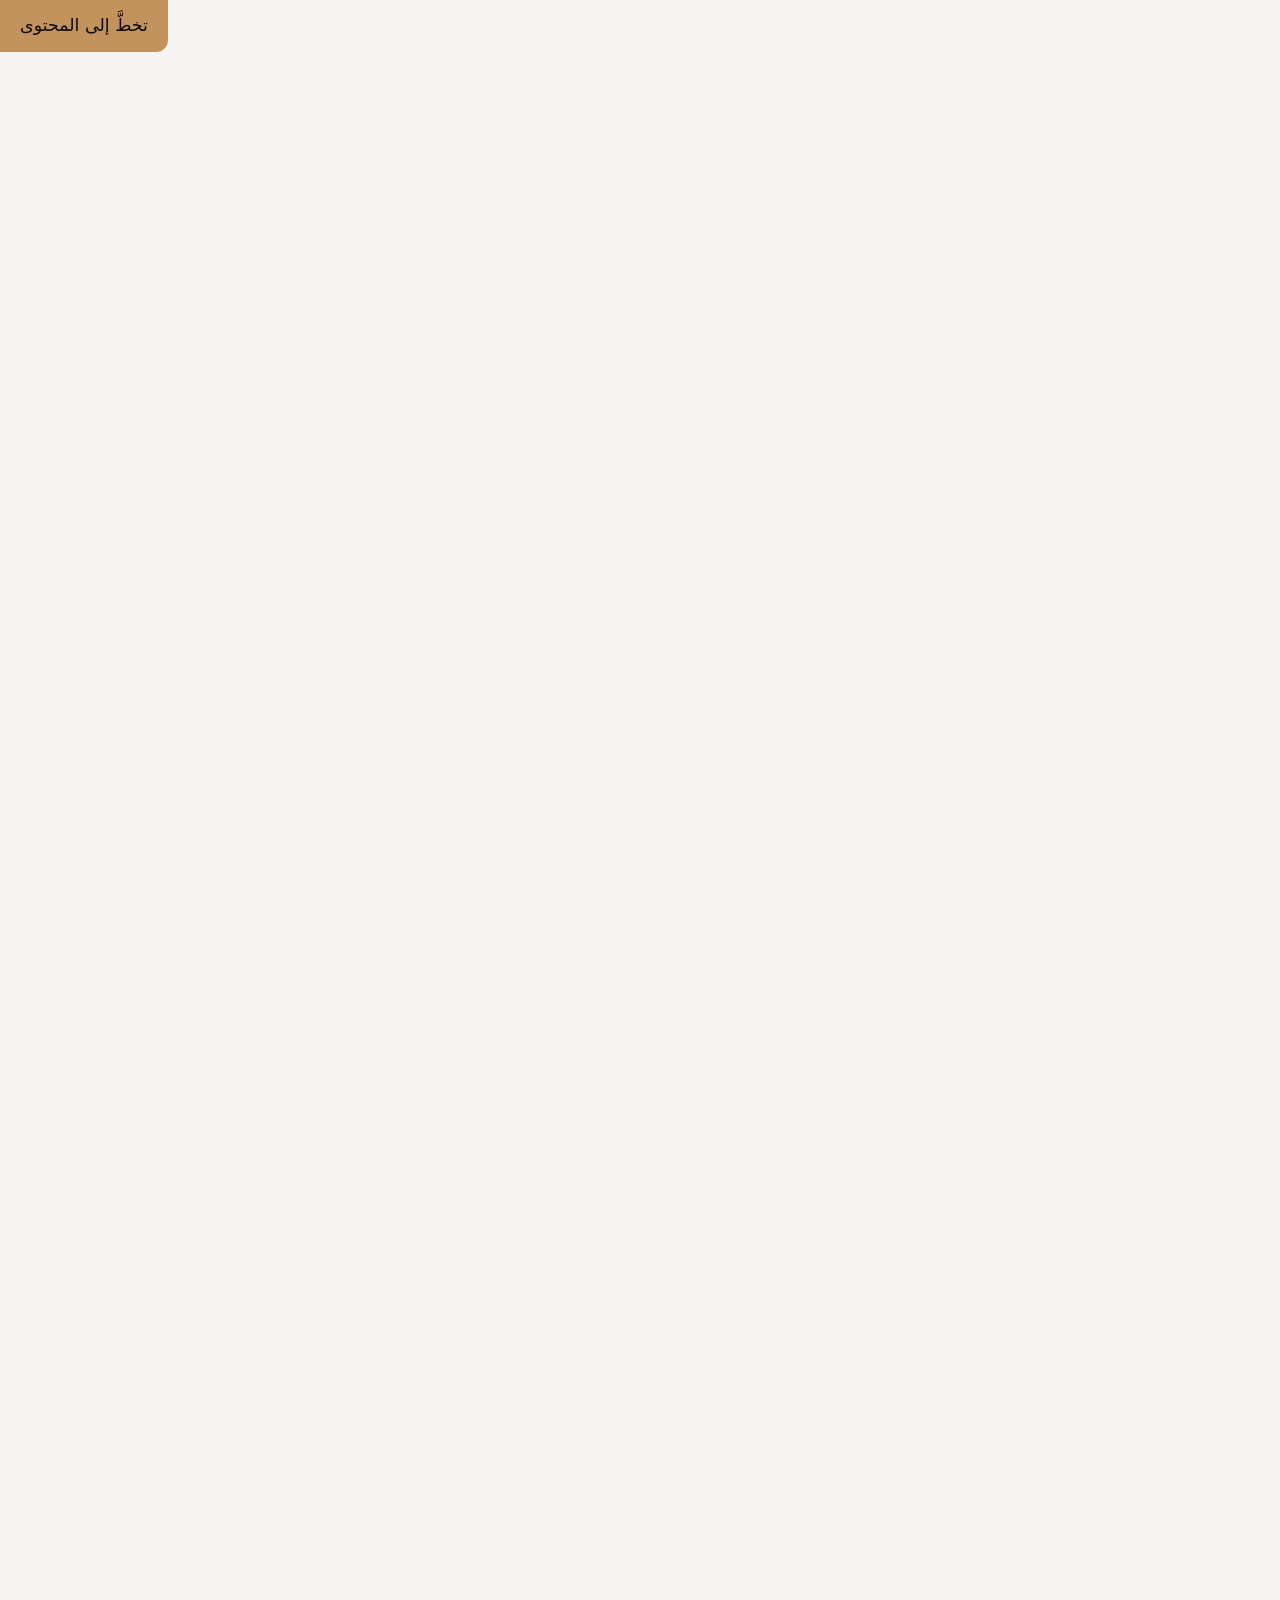
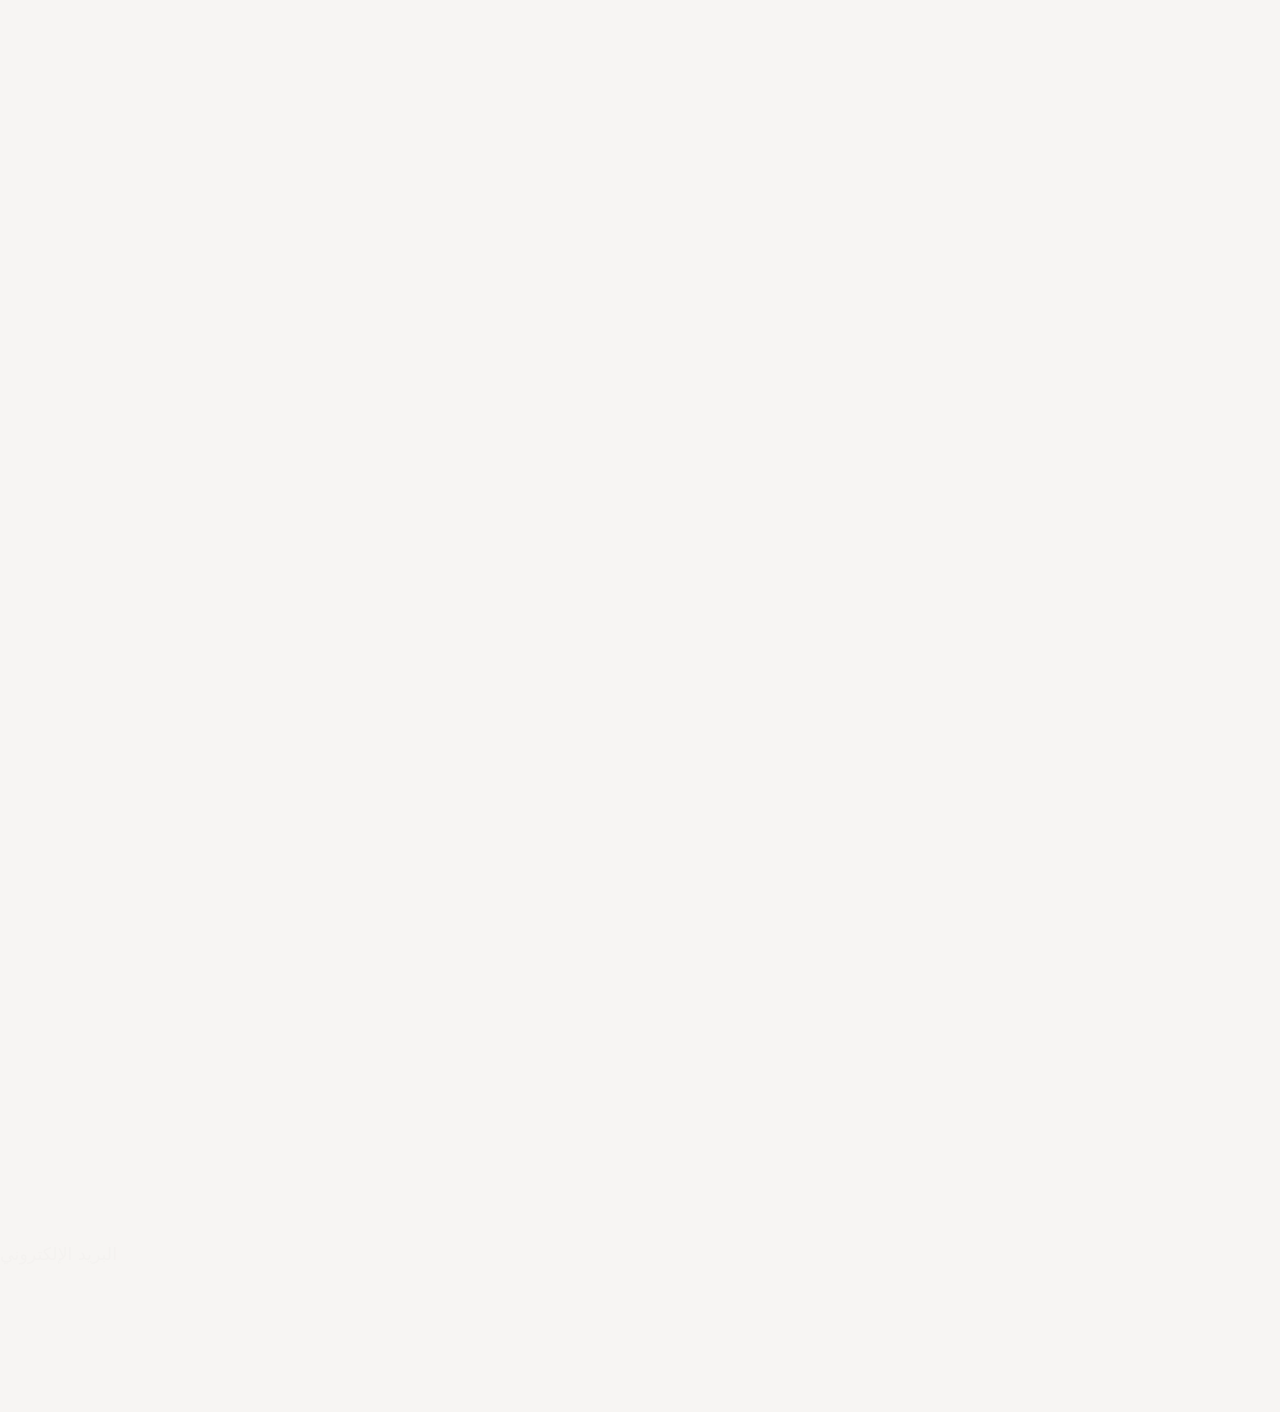
==== ar/index.html @ cc42a71d "Elite redesign: bilingual static site with real campaign media A twelve-page EN/AR static site built" ====
<!DOCTYPE html>
<html lang="ar" dir="rtl">
<head>
<meta charset="utf-8">
<meta name="viewport" content="width=device-width, initial-scale=1, viewport-fit=cover">
<title>إيليت — إتقانٌ يُعيد تعريف التميّز</title>
<meta name="description" content="تربط إيليت العلامات التجارية الفاخرة بصنّاع محتوى موثوقين في أكثر من 52 دولة، ثم تخطط للحملة وتديرها وتقيس نتائجها في مساحة عمل واحدة.">
<meta name="theme-color" content="#0B0B0C">
<link rel="canonical" href="https://eelite.vercel.app/ar/index.html">
<link rel="alternate" hreflang="en" href="https://eelite.vercel.app/index.html">
<link rel="alternate" hreflang="ar" href="https://eelite.vercel.app/ar/index.html">
<link rel="alternate" hreflang="x-default" href="https://eelite.vercel.app/index.html">
<link rel="icon" href="../assets/img/elite-logo.svg" type="image/svg+xml">
<meta property="og:type" content="website">
<meta property="og:site_name" content="Elite">
<meta property="og:locale" content="ar_SA">
<meta property="og:title" content="إيليت — إتقانٌ يُعيد تعريف التميّز">
<meta property="og:description" content="تربط إيليت العلامات التجارية الفاخرة بصنّاع محتوى موثوقين في أكثر من 52 دولة، ثم تخطط للحملة وتديرها وتقيس نتائجها في مساحة عمل واحدة.">
<meta property="og:url" content="https://eelite.vercel.app/ar/index.html">
<meta property="og:image" content="https://eelite.vercel.app/assets/img/elite-logo.svg">
<meta name="twitter:card" content="summary_large_image">
<link rel="preconnect" href="https://fonts.googleapis.com">
<link rel="preconnect" href="https://fonts.gstatic.com" crossorigin>
<link href="https://fonts.googleapis.com/css2?family=Red+Hat+Display:wght@300;400;500;700&family=Montserrat:wght@500;600&family=IBM+Plex+Sans+Arabic:wght@300;400;500;600;700&display=swap" rel="stylesheet">
<link rel="stylesheet" href="../assets/css/elite.css">
<link rel="stylesheet" href="../assets/css/elite-rtl.css">
<script>(function(){try{var t=localStorage.getItem('elite-theme');if(t)document.documentElement.setAttribute('data-theme',t);}catch(e){}})();</script>
</head>
<body data-page="index">
<a class="skip" href="#main">تخطَّ إلى المحتوى</a>
<header class="nav" id="nav">
  <div class="wrap nav-in">
    <a class="mark nav-mark" href="index.html" aria-label="إيليت — الصفحة الرئيسية">ELIT<span class="flip">E</span></a>
    <nav aria-label="التنقّل الرئيسي">
      <ul class="nav-links"><li><a href="index.html" aria-current="page">الرئيسية</a></li><li><a href="dashboard.html">مساحة العمل</a></li><li><a href="case-studies.html">قصص النجاح</a></li><li><a href="sponsors.html">عملاؤنا</a></li><li><a href="about.html">من نحن</a></li><li><a href="contacts.html">تواصل معنا</a></li></ul>
    </nav>
    <div class="nav-tools">
      <a class="chip-btn" href="../index.html" hreflang="en" lang="en" aria-label="التبديل إلى الإنجليزية">EN</a>
      <button class="chip-btn" id="theme" type="button" aria-label="تغيير المظهر"><span aria-hidden="true">◐</span></button>
      <button class="chip-btn nav-burger" id="burger" type="button" aria-expanded="false" aria-controls="mnav" aria-label="فتح القائمة"><span class="burger-bars" aria-hidden="true"></span></button>
    </div>
  </div>
  <nav class="mnav" id="mnav" data-open="false" aria-label="التنقّل الرئيسي، الجوال"><ul class="wrap"><li><a href="index.html" aria-current="page">الرئيسية</a></li><li><a href="dashboard.html">مساحة العمل</a></li><li><a href="case-studies.html">قصص النجاح</a></li><li><a href="sponsors.html">عملاؤنا</a></li><li><a href="about.html">من نحن</a></li><li><a href="contacts.html">تواصل معنا</a></li></ul></nav>
</header>

<main id="main">
  <section class="hero">
    <div class="wrap hero-in">
      <p class="eyebrow hero-fade" style="animation-delay:.15s">التسويق عبر المؤثرين · أكثر من 52 دولة</p>
      <h1 class="mark hero-mark" aria-label="إيليت">
        <span style="animation-delay:.10s">E</span><span style="animation-delay:.17s">L</span><span style="animation-delay:.24s">I</span><span style="animation-delay:.31s">T</span><span class="flip" style="animation-delay:.38s">E</span>
      </h1>
      <p class="hero-tag hero-fade" style="animation-delay:.5s">إتقانٌ يُعيد تعريف التميّز</p>
      <p class="hero-lede hero-fade" style="animation-delay:.65s">نصلك بصنّاع محتوى يتابعهم عملاؤك فعلًا، وندير الحملة كاملة نيابةً عنك، ونُطلعك بدقة على ما حققته — بدعم مباشر على مدار الساعة.</p>
      <div class="hero-cta hero-fade" style="animation-delay:.8s">
        <a class="btn btn-gold" href="contacts.html">ابدأ حملتك <span class="arrow" aria-hidden="true">→</span></a>
        <a class="btn btn-ghost-dark" href="case-studies.html">شاهد قصص النجاح</a>
      </div>
    </div>
    <div class="rail hero-fade" style="animation-delay:.95s">
      <div class="wrap rail-in">
        <div class="rail-item"><span class="rail-n" data-count="52">52</span><span class="rail-l">دولة نصل إليها</span></div>
        <div class="rail-item"><span class="rail-n" data-count="50" data-suffix="B">50B</span><span class="rail-l">إجمالي المتابعين</span></div>
        <div class="rail-item"><span class="rail-n" data-count="85" data-suffix="K">85K</span><span class="rail-l">صانع محتوى</span></div>
        <div class="rail-item"><span class="rail-n" data-count="1500">1500</span><span class="rail-l">علامة عملنا معها</span></div>
      </div>
    </div>
  </section>

  <section class="trust" aria-labelledby="trust-h">
    <div class="wrap trust-head">
      <h2 class="eyebrow" id="trust-h">بعض العلامات التي نعمل معها</h2>
      <p class="trust-note">80 علامة فاخرة عبر 7 أسواق — ضيافة وأزياء وصناعة ساعات وتجميل.</p>
      <button class="chip-btn" type="button" data-marquee-toggle aria-pressed="false">إيقاف</button>
    </div>
    <div class="marquee" aria-hidden="true">
      <div class="marquee-track"><span class="logo-cell">Panerai</span><span class="logo-cell">TAG Heuer</span><span class="logo-cell">Crocs</span><span class="logo-cell">Beefbar</span><span class="logo-cell">Ted Baker</span><span class="logo-cell">Maje</span><span class="logo-cell">Coya</span><span class="logo-cell">Bagatelle</span><span class="logo-cell">Urth Caffé</span><span class="logo-cell">Morini</span><span class="logo-cell">Rüya</span><span class="logo-cell">Signor Sassi</span><span class="logo-cell">San Carlo</span><span class="logo-cell">Myazū</span><span class="logo-cell">Sumosan</span><span class="logo-cell">MNKY HSE</span><span class="logo-cell">Tashas</span><span class="logo-cell">Jones the Grocer</span><span class="logo-cell">Vero Moda</span><span class="logo-cell">Kiko</span><span class="logo-cell">Roka</span><span class="logo-cell">Clap</span><span class="logo-cell">Robata</span><span class="logo-cell">Fred</span><span class="logo-cell">Solitaire</span></div>
      <div class="marquee-track" aria-hidden="true"><span class="logo-cell">Panerai</span><span class="logo-cell">TAG Heuer</span><span class="logo-cell">Crocs</span><span class="logo-cell">Beefbar</span><span class="logo-cell">Ted Baker</span><span class="logo-cell">Maje</span><span class="logo-cell">Coya</span><span class="logo-cell">Bagatelle</span><span class="logo-cell">Urth Caffé</span><span class="logo-cell">Morini</span><span class="logo-cell">Rüya</span><span class="logo-cell">Signor Sassi</span><span class="logo-cell">San Carlo</span><span class="logo-cell">Myazū</span><span class="logo-cell">Sumosan</span><span class="logo-cell">MNKY HSE</span><span class="logo-cell">Tashas</span><span class="logo-cell">Jones the Grocer</span><span class="logo-cell">Vero Moda</span><span class="logo-cell">Kiko</span><span class="logo-cell">Roka</span><span class="logo-cell">Clap</span><span class="logo-cell">Robata</span><span class="logo-cell">Fred</span><span class="logo-cell">Solitaire</span></div>
    </div>
    <div class="wrap center mt-8"><a class="link-arrow" href="sponsors.html">شاهد جميع العملاء الـ75 <span class="arrow" aria-hidden="true">→</span></a></div>
  </section>

  <section class="sec" aria-labelledby="svc-h">
    <div class="wrap">
      <div class="sec-head reveal">
        <p class="eyebrow">كيف نعمل</p>
        <h2 class="sec-title" id="svc-h">أربع خطوات، من البداية إلى النتيجة.</h2>
        <p class="sec-sub">أنت تحدّد الهدف. ونحن نختار صنّاع المحتوى، ونتفق على الشروط، وندير المحتوى، ونرفع لك النتائج — ويتابع فريقك كل ذلك في مكان واحد.</p>
      </div>
      <div class="svc-grid">
        <article class="svc svc--media reveal"><div class="svc__visual"><span class="svc__badge">01</span><img src="../assets/img/services/influencer-discovery.jpeg" alt="صانع محتوى يصوّر مقطعاً قصيراً بهاتفه" width="1100" height="825" loading="lazy" decoding="async"></div><div class="svc-body"><span class="svc-idx">خطوة 01</span><h3 class="svc-title"><b>اكتشاف</b><span>المؤثرين</span></h3><p class="svc-copy">نختار من شبكتنا صنّاع محتوى جمهورهم هو نفسه الجمهور الذي تريد الوصول إليه.</p></div></article>
        <article class="svc svc--media reveal" style="transition-delay:.08s"><div class="svc__visual"><span class="svc__badge">02</span><img src="../assets/img/services/campaign-strategy.jpeg" alt="جلسة تخطيط حملة حول جدول مطبوع" width="1100" height="825" loading="lazy" decoding="async"></div><div class="svc-body"><span class="svc-idx">خطوة 02</span><h3 class="svc-title"><b>استراتيجية</b><span>الحملة</span></h3><p class="svc-copy">نتفق معك على الهدف والشروط والجدول الزمني قبل أن يَنشر أحد شيئًا.</p></div></article>
        <article class="svc svc--media reveal" style="transition-delay:.16s"><div class="svc__visual"><span class="svc__badge">03</span><img src="../assets/img/services/content-creation.jpeg" alt="تصوير محتوى جارٍ في الموقع" width="1100" height="825" loading="lazy" decoding="async"></div><div class="svc-body"><span class="svc-idx">خطوة 03</span><h3 class="svc-title"><b>صناعة</b><span>المحتوى</span></h3><p class="svc-copy">الموجز والموافقات والنشر في مكان واحد، فلا يضيع شيء بين المحادثات.</p></div></article>
        <article class="svc svc--media reveal" style="transition-delay:.24s"><div class="svc__visual"><span class="svc__badge">04</span><img src="../assets/img/services/performance-tracking.jpeg" alt="لوحة أداء معروضة على شاشة حاسوب" width="1100" height="825" loading="lazy" decoding="async"></div><div class="svc-body"><span class="svc-idx">خطوة 04</span><h3 class="svc-title"><b>تتبّع</b><span>الأداء</span></h3><p class="svc-copy">ترى كل منشور فور نشره، وتستلم تقريرًا واضحًا في النهاية.</p></div></article>
      </div>
    </div>
  </section>

  <section class="sec sec--sunken" aria-labelledby="proof-h">
    <div class="wrap">
      <div class="sec-head reveal">
        <p class="eyebrow">أين نحن الأقوى</p>
        <h2 class="sec-title" id="proof-h">حضورٌ عميق في الخليج، وخبرةٌ في الضيافة والعلامات الفاخرة.</h2>
        <p class="sec-sub">سجلّ عملائنا يوضّح بالضبط أين نعرف طريقنا.</p>
      </div>
      <div class="proof">
        <div class="reveal"><h3>العملاء حسب الفئة</h3>
          <div class="meters">
            <div class="meter-row"><div class="meter-top"><span class="meter-name">مطاعم</span><span class="meter-val">58.8%</span></div><div class="meter-bar"><i class="meter-fill" data-w="100"></i></div></div>
            <div class="meter-row"><div class="meter-top"><span class="meter-name">أزياء</span><span class="meter-val">10.3%</span></div><div class="meter-bar"><i class="meter-fill" data-w="17.5"></i></div></div>
            <div class="meter-row"><div class="meter-top"><span class="meter-name">مقاهٍ</span><span class="meter-val">10.3%</span></div><div class="meter-bar"><i class="meter-fill" data-w="17.5"></i></div></div>
            <div class="meter-row"><div class="meter-top"><span class="meter-name">عطور</span><span class="meter-val">4.4%</span></div><div class="meter-bar"><i class="meter-fill" data-w="7.5"></i></div></div>
            <div class="meter-row"><div class="meter-top"><span class="meter-name">تجميل</span><span class="meter-val">2.9%</span></div><div class="meter-bar"><i class="meter-fill" data-w="5"></i></div></div>
          </div>
        </div>
        <div class="reveal" style="transition-delay:.1s"><h3>العملاء حسب السوق</h3>
          <div class="meters">
            <div class="meter-row"><div class="meter-top"><span class="meter-name">السعودية</span><span class="meter-val">71.7%</span></div><div class="meter-bar"><i class="meter-fill" data-w="100"></i></div></div>
            <div class="meter-row"><div class="meter-top"><span class="meter-name">الكويت</span><span class="meter-val">15.2%</span></div><div class="meter-bar"><i class="meter-fill" data-w="21.2"></i></div></div>
            <div class="meter-row"><div class="meter-top"><span class="meter-name">الإمارات</span><span class="meter-val">4.4%</span></div><div class="meter-bar"><i class="meter-fill" data-w="6.1"></i></div></div>
            <div class="meter-row"><div class="meter-top"><span class="meter-name">قطر</span><span class="meter-val">4.4%</span></div><div class="meter-bar"><i class="meter-fill" data-w="6.1"></i></div></div>
            <div class="meter-row"><div class="meter-top"><span class="meter-name">البحرين</span><span class="meter-val">2.2%</span></div><div class="meter-bar"><i class="meter-fill" data-w="3"></i></div></div>
          </div>
        </div>
      </div>
    </div>
  </section>

  <section class="sec" aria-labelledby="why-h">
    <div class="wrap">
      <div class="sec-head reveal"><p class="eyebrow">لماذا إيليت</p><h2 class="sec-title" id="why-h">عشر سنوات من العلاقات، تحت تصرّفك غدًا.</h2></div>
      <div class="why reveal">
        <div class="why-item"><h3>عقد من التميّز</h3><p>أكثر من عشر سنوات في إدارة حملات المؤثرين لعلامات فاخرة — الطريقة مجرّبة ومعروفة.</p></div>
        <div class="why-item"><h3>انتشار عالمي</h3><p>حضورنا في أكثر من 52 دولة يصل بعلامتك إلى الجمهور المناسب أينما كان.</p></div>
        <div class="why-item"><h3>شراكات مميّزة</h3><p>علاقات حصرية مع صنّاع المحتوى ومع العلامات الفاخرة تفتح لك أبوابًا لا يصل إليها غيرك.</p></div>
        <div class="why-item"><h3>نتائج قابلة للقياس</h3><p>نتتبّع كل حملة من أولها إلى آخرها، فترى النموّ بعينك لا في وعودٍ تُقال لك.</p></div>
        <div class="why-item"><h3>جودة استثنائية</h3><p>من فكرة الحملة إلى تنفيذها، نلتزم بأعلى معايير الجودة والاحترافية.</p></div>
      </div>
    </div>
  </section>

  <section class="cta">
    <div class="wrap cta-in">
      <p class="eyebrow">تواصل معنا</p>
      <h2 class="cta-title">أخبرنا بما تريد إطلاقه.</h2>
      <p class="cta-lede">سنعود إليك بصنّاع المحتوى والخطة والأرقام. عادةً خلال يومين.</p>
      <div class="row" style="justify-content:center">
        <a class="btn btn-gold" href="contacts.html">ابدأ حملتك <span class="arrow" aria-hidden="true">→</span></a>
        <a class="btn btn-ghost-dark" href="about.html">عن إيليت</a>
      </div>
    </div>
  </section>
</main><footer class="foot">
  <div class="wrap foot-in">
    <div>
      <span class="mark foot-mark"><span class="mark-img"><img src="../assets/img/elite-logo.svg" alt="إيليت — إتقانٌ يُعيد تعريف التميّز" width="572" height="232" loading="lazy" decoding="async"></span></span>
      <h4>لمحة</h4>
      <p>إيليت هي منصة التسويق عبر المؤثرين التي تعتمد عليها العلامات التجارية الفاخرة للوصول إلى صنّاع المحتوى المناسبين، وإدارة الحملة، وإثبات نتائجها — بدعم مباشر على مدار الساعة.</p>
      <form class="sub" data-validate data-success="تم الاشتراك. أهلًا بك في إيليت.">
        <label class="sr" for="nl-email">البريد الإلكتروني</label>
        <input id="nl-email" type="email" name="email" placeholder="أدخل بريدك الإلكتروني" autocomplete="email" required>
        <button type="submit" aria-label="الاشتراك في النشرة البريدية">↗</button>
      </form>
    </div>
    <div><h4>استكشف</h4><ul class="foot-list"><li><a href="dashboard.html">مساحة العمل</a></li><li><a href="case-studies.html">قصص النجاح</a></li><li><a href="sponsors.html">عملاؤنا</a></li><li><a href="about.html">من نحن</a></li></ul></div>
    <div><h4>الشركة</h4><ul class="foot-list"><li><a href="contacts.html">تواصل معنا</a></li><li><a href="about.html">عن إيليت</a></li></ul></div>
    <div><h4>وسائل التواصل</h4><ul class="foot-list"><li><a href="https://instagram.com" target="_blank" rel="noopener">Instagram</a></li></ul></div>
  </div>
  <div class="wrap foot-bottom">
    <span>Copyright © <span data-year>2026</span> Elite — جميع الحقوق محفوظة</span>
    <span>إتقانٌ يُعيد تعريف التميّز</span>
  </div>
</footer>
<div class="toast" id="toast" role="status" aria-live="polite"></div>
<script src="../assets/js/elite.js" defer></script>
</body>
</html>
---- assets/css/elite.css ----
/* ============================================================
   ELITƎ redesign — design system
   Ported from elite-redesign/index.html + extended for full site
   ============================================================ */

/* ============ TOKENS — light is the base set ============ */
:root{
  --bg:#F7F5F3;
  --surface:#FFFFFF;
  --surface-2:#F0EDE9;
  --ink:#141312;
  --ink-soft:#6E6862;
  --line:rgba(20,19,18,.12);
  --line-strong:rgba(20,19,18,.22);
  --gold:#C3935E;
  --gold-text:#8C6236;
  --shadow:0 1px 2px rgba(20,19,18,.04),0 12px 40px rgba(20,19,18,.07);

  /* fixed, theme-independent cinematic band */
  --obsidian:#0B0B0C;
  --on-obsidian:#F4F2F0;
  --on-obsidian-soft:#9A938C;
  --line-obsidian:rgba(244,242,240,.14);

  --maxw:1220px;
  --gutter:clamp(20px,5vw,64px);
  --r-card:26px;
  --r-pill:50px;
  --step--1:clamp(.78rem,.76rem + .1vw,.84rem);
  --step-0:clamp(1rem,.97rem + .16vw,1.09rem);
  --step-1:clamp(1.22rem,1.14rem + .38vw,1.45rem);
  --step-2:clamp(1.6rem,1.4rem + .95vw,2.3rem);
  --step-3:clamp(2.1rem,1.7rem + 1.9vw,3.4rem);
  --step-4:clamp(2.9rem,1.9rem + 4.6vw,6.2rem);
}
@media (prefers-color-scheme:dark){
  :root:not([data-theme="light"]){
    --bg:#0B0B0C; --surface:#151415; --surface-2:#1C1B1B;
    --ink:#F4F2F0; --ink-soft:#9A938C;
    --line:rgba(244,242,240,.13); --line-strong:rgba(244,242,240,.26);
    --gold-text:#D2A671;
    --shadow:0 1px 2px rgba(0,0,0,.4),0 18px 50px rgba(0,0,0,.5);
  }
}
:root[data-theme="dark"]{
  --bg:#0B0B0C; --surface:#151415; --surface-2:#1C1B1B;
  --ink:#F4F2F0; --ink-soft:#9A938C;
  --line:rgba(244,242,240,.13); --line-strong:rgba(244,242,240,.26);
  --gold-text:#D2A671;
  --shadow:0 1px 2px rgba(0,0,0,.4),0 18px 50px rgba(0,0,0,.5);
}

/* ============ BASE ============ */
*,*::before,*::after{box-sizing:border-box}
[hidden]{display:none !important}
body{
  margin:0;background:var(--bg);color:var(--ink);
  font-family:"Red Hat Text",system-ui,-apple-system,"Segoe UI",sans-serif;
  font-size:var(--step-0);line-height:1.6;
  -webkit-font-smoothing:antialiased;text-rendering:optimizeLegibility;
}
h1,h2,h3,h4{font-family:"Red Hat Display",system-ui,sans-serif;font-weight:300;margin:0;text-wrap:balance;line-height:1.05}
p{margin:0}
a{color:inherit;text-decoration:none}
img{max-width:100%}
ul,ol{margin:0;padding:0}
li{list-style:none}
:root[data-theme="dark"]{color-scheme:dark}
:root[data-theme="light"]{color-scheme:light}
:root:not([data-theme]){color-scheme:light dark}
:root{color-scheme:light dark}
:focus-visible{outline:2px solid var(--gold);outline-offset:3px;border-radius:4px}
.wrap{max-width:var(--maxw);margin-inline:auto;padding-inline:var(--gutter)}
.eyebrow{
  font-family:Montserrat,system-ui,sans-serif;font-weight:600;
  font-size:var(--step--1);letter-spacing:.18em;text-transform:uppercase;
  color:var(--gold-text);margin:0;
}
.skip{position:absolute;left:-9999px;top:0;background:var(--gold);color:#0B0B0C;padding:12px 20px;z-index:100;border-radius:0 0 12px 0}
.skip:focus{left:0}

/* ============ WORDMARK ============ */
.mark{
  font-family:"Red Hat Display",system-ui,sans-serif;font-weight:300;
  letter-spacing:.34em;text-indent:.34em;white-space:nowrap;
}
.mark .flip{display:inline-block;transform:scaleX(-1)}

/* ============ NAV ============ */
.nav{
  position:sticky;top:0;z-index:50;
  background:color-mix(in srgb,var(--bg) 78%,transparent);
  backdrop-filter:saturate(180%) blur(20px);
  -webkit-backdrop-filter:saturate(180%) blur(20px);
  border-bottom:1px solid transparent;transition:border-color .3s ease;
}
.nav[data-stuck="true"]{border-bottom-color:var(--line)}
.nav-in{display:flex;align-items:center;gap:clamp(12px,3vw,40px);height:66px}
.nav-mark{font-size:1.16rem;color:var(--ink)}
.nav-mark .flip{color:var(--gold-text)}
.nav-links{display:flex;gap:clamp(14px,2.2vw,30px);margin-left:auto;list-style:none;padding:0;margin-block:0}
.nav-links a{
  font-family:Montserrat,system-ui,sans-serif;font-weight:500;font-size:.735rem;
  letter-spacing:.13em;text-transform:uppercase;color:var(--ink-soft);
  padding:8px 0;position:relative;transition:color .25s ease;
}
.nav-links a:hover,.nav-links a[aria-current="page"]{color:var(--ink)}
.nav-links a::after{
  content:"";position:absolute;left:0;right:0;bottom:2px;height:1px;
  background:var(--gold);transform:scaleX(0);transform-origin:left;transition:transform .3s cubic-bezier(.4,0,.2,1);
}
.nav-links a:hover::after,.nav-links a[aria-current="page"]::after{transform:scaleX(1)}
.nav-tools{display:flex;align-items:center;gap:8px;margin-left:clamp(8px,2vw,22px)}
.chip-btn{
  display:inline-flex;align-items:center;justify-content:center;gap:6px;
  height:34px;min-width:34px;padding:0 12px;border-radius:var(--r-pill);
  border:1px solid var(--line);background:transparent;color:var(--ink-soft);
  font-family:Montserrat,system-ui,sans-serif;font-weight:600;font-size:.7rem;letter-spacing:.1em;
  cursor:pointer;transition:border-color .25s ease,color .25s ease;text-decoration:none;
}
.chip-btn:hover{border-color:var(--line-strong);color:var(--ink)}
.nav-burger{display:none}
.burger-bars{display:block;width:15px;height:9px;position:relative}
.burger-bars::before,.burger-bars::after{
  content:"";position:absolute;left:0;right:0;height:1px;background:currentColor;
  transition:transform .3s cubic-bezier(.4,0,.2,1),top .3s ease;
}
.burger-bars::before{top:0}
.burger-bars::after{top:8px}
.nav-burger[aria-expanded="true"] .burger-bars::before{top:4px;transform:rotate(45deg)}
.nav-burger[aria-expanded="true"] .burger-bars::after{top:4px;transform:rotate(-45deg)}

/* mobile drawer */
.mnav{display:none;border-top:1px solid var(--line);background:var(--bg)}
.mnav[data-open="true"]{display:block}
.mnav ul{list-style:none;margin:0;padding:6px 0 16px;display:grid}
.mnav a{
  display:block;padding:14px 0;border-bottom:1px solid var(--line);color:var(--ink-soft);
  font-family:Montserrat,system-ui,sans-serif;font-weight:500;font-size:.78rem;
  letter-spacing:.13em;text-transform:uppercase;transition:color .25s ease;
}
.mnav li:last-child a{border-bottom:0}
.mnav a:hover,.mnav a[aria-current="page"]{color:var(--ink)}
@media (max-width:860px){
  .nav-links{display:none}
  .nav-burger{display:inline-flex}
  .nav-in{gap:10px}
  .nav-tools{margin-left:auto}
}
@media (min-width:861px){.mnav{display:none}}

/* ============ BUTTONS ============ */
.btn{
  display:inline-flex;align-items:center;justify-content:center;gap:10px;
  padding:15px 30px;border-radius:var(--r-pill);border:1px solid transparent;cursor:pointer;
  font-family:Montserrat,system-ui,sans-serif;font-weight:600;font-size:.775rem;
  letter-spacing:.11em;text-transform:uppercase;
  transition:transform .3s cubic-bezier(.4,0,.2,1),background .3s ease,border-color .3s ease,color .3s ease;
  text-decoration:none;
}
.btn:hover{transform:translateY(-2px)}
.btn-gold{background:var(--gold);color:#0B0B0C}
.btn-gold:hover{background:#D2A671}
.btn-ghost{border-color:var(--line-strong);color:var(--ink);background:transparent}
.btn-ghost:hover{border-color:var(--gold);color:var(--gold-text)}
.btn-ghost-dark{border-color:var(--line-obsidian);color:var(--on-obsidian)}
.btn-ghost-dark:hover{border-color:var(--gold);color:var(--gold)}
.btn-block{display:flex;width:100%}
.btn .arrow{transition:transform .3s cubic-bezier(.4,0,.2,1)}
.btn:hover .arrow{transform:translateX(4px)}

/* ============ HERO (always obsidian) ============ */
.hero{
  position:relative;background:var(--obsidian);color:var(--on-obsidian);
  min-height:min(92svh,860px);display:flex;flex-direction:column;justify-content:center;
  overflow:hidden;isolation:isolate;
}
.hero::before{
  content:"";position:absolute;inset:0;z-index:-2;
  background:
    radial-gradient(120% 80% at 50% 8%,rgba(195,147,94,.13),transparent 58%),
    radial-gradient(90% 60% at 50% 100%,rgba(195,147,94,.06),transparent 60%),
    linear-gradient(180deg,#141314 0%,#0B0B0C 55%,#08080A 100%);
}
.hero::after{
  content:"";position:absolute;inset:0;z-index:-1;opacity:.5;pointer-events:none;
  background-image:url("data:image/svg+xml;utf8,<svg xmlns='http://www.w3.org/2000/svg' width='140' height='140'><filter id='n'><feTurbulence type='fractalNoise' baseFrequency='.85' numOctaves='3'/><feColorMatrix type='saturate' values='0'/></filter><rect width='140' height='140' filter='url(%23n)' opacity='.35'/></svg>");
}
.hero-in{padding-block:clamp(70px,11vh,130px) clamp(28px,5vh,52px);display:grid;gap:clamp(22px,4vh,40px);justify-items:center;text-align:center}
.hero .eyebrow{color:var(--gold)}
.hero-mark{font-size:var(--step-4);color:var(--on-obsidian);display:flex;justify-content:center}
.hero-mark span{display:inline-block}
.hero-tag{
  font-family:"Red Hat Display",system-ui,sans-serif;font-weight:300;
  font-size:var(--step-1);letter-spacing:.42em;text-indent:.42em;
  text-transform:uppercase;color:var(--on-obsidian);margin:0;
}
.hero-lede{max-width:56ch;color:var(--on-obsidian-soft);font-size:var(--step-1);line-height:1.55;font-weight:400}
.hero-cta{display:flex;flex-wrap:wrap;gap:14px;justify-content:center}

/* hero stat rail */
.rail{border-top:1px solid var(--line-obsidian);margin-top:clamp(24px,5vh,56px)}
.rail-in{display:grid;grid-template-columns:repeat(4,1fr)}
.rail-item{padding:24px 10px;text-align:center;border-left:1px solid var(--line-obsidian)}
.rail-item:first-child{border-left:0}
.rail-n{
  font-family:"Red Hat Display",system-ui,sans-serif;font-weight:300;font-size:var(--step-2);
  color:var(--gold);display:block;font-variant-numeric:tabular-nums;line-height:1;
}
.rail-l{
  font-family:Montserrat,system-ui,sans-serif;font-weight:500;font-size:.66rem;
  letter-spacing:.16em;text-transform:uppercase;color:var(--on-obsidian-soft);margin-top:9px;display:block;
}
@media (max-width:640px){
  .rail-in{grid-template-columns:repeat(2,1fr)}
  .rail-item:nth-child(3){border-left:0}
  .rail-item:nth-child(n+3){border-top:1px solid var(--line-obsidian)}
}

/* ============ SECTION SYSTEM ============ */
.sec{padding-block:clamp(72px,11vh,132px);border-top:1px solid var(--line)}
.sec--tight{padding-block:clamp(48px,7vh,80px)}
.sec--sunken{background:var(--surface-2)}
.sec-head{display:grid;gap:16px;max-width:64ch;margin-bottom:clamp(38px,6vh,64px)}
.sec-head--center{margin-inline:auto;text-align:center;justify-items:center}
.sec-title{font-size:var(--step-3);letter-spacing:-.01em}
.sec-sub{color:var(--ink-soft);font-size:var(--step-1);font-weight:400;line-height:1.55}
.lede{color:var(--ink-soft);font-size:var(--step-1);line-height:1.6;max-width:60ch}

/* ============ TRUST MARQUEE ============ */
.trust{padding-block:clamp(46px,7vh,74px);border-top:1px solid var(--line);overflow:hidden}
.trust-head{display:flex;flex-wrap:wrap;align-items:baseline;gap:12px 20px;margin-bottom:34px}
.trust-note{color:var(--ink-soft);font-size:var(--step--1)}
.marquee{
  position:relative;display:flex;
  -webkit-mask-image:linear-gradient(90deg,transparent,#000 9%,#000 91%,transparent);
  mask-image:linear-gradient(90deg,transparent,#000 9%,#000 91%,transparent);
}
.marquee-track{display:flex;flex:0 0 auto;align-items:center;animation:slide 62s linear infinite}
.marquee:hover .marquee-track{animation-play-state:paused}
@keyframes slide{from{transform:translateX(0)}to{transform:translateX(-100%)}}
.logo-cell{
  flex:0 0 auto;padding:0 clamp(24px,3.4vw,52px);
  font-family:"Red Hat Display",system-ui,sans-serif;font-weight:400;
  font-size:clamp(1rem,1.6vw,1.32rem);letter-spacing:.15em;text-transform:uppercase;
  color:var(--ink-soft);opacity:.72;white-space:nowrap;transition:color .3s ease,opacity .3s ease;
}
.logo-cell:hover{color:var(--gold-text);opacity:1}

/* ============ SERVICES ============ */
.svc-grid{display:grid;grid-template-columns:repeat(auto-fit,minmax(255px,1fr));gap:clamp(16px,2vw,24px)}
.svc{
  position:relative;background:var(--surface);border:1px solid var(--line);
  border-radius:var(--r-card);padding:30px 28px 34px;display:grid;gap:14px;align-content:start;
  overflow:hidden;transition:transform .45s cubic-bezier(.4,0,.2,1),border-color .45s ease,box-shadow .45s ease;
}
.svc:hover{transform:translateY(-6px);border-color:var(--line-strong);box-shadow:var(--shadow)}
.svc::before{
  content:"";position:absolute;inset:0 0 auto 0;height:1px;
  background:linear-gradient(90deg,transparent,var(--gold),transparent);
  transform:scaleX(0);transition:transform .55s cubic-bezier(.4,0,.2,1);
}
.svc:hover::before{transform:scaleX(1)}
.svc-idx{
  font-family:Montserrat,system-ui,sans-serif;font-weight:600;font-size:.66rem;
  letter-spacing:.18em;color:var(--gold-text);font-variant-numeric:tabular-nums;
}
.svc-title{font-size:var(--step-2);line-height:1.06}
.svc-title b{display:block;font-weight:700;letter-spacing:-.01em}
.svc-title span{display:block;font-weight:300;color:var(--ink-soft)}
.svc-copy{color:var(--ink-soft);font-size:var(--step-0);line-height:1.62}

/* ============ WHY ELITE ============ */
.why{
  display:grid;grid-template-columns:repeat(auto-fit,minmax(248px,1fr));gap:1px;
  background:var(--line);border:1px solid var(--line);border-radius:var(--r-card);overflow:hidden;
}
.why-item{background:var(--bg);padding:30px 28px;display:grid;gap:10px;align-content:start;transition:background .35s ease}
.why-item:hover{background:var(--surface-2)}
.why-item h3{font-size:var(--step-1);font-weight:500}
.why-item p{color:var(--ink-soft);font-size:.95rem;line-height:1.6}

/* ============ MARKET / PROOF ============ */
.proof{display:grid;grid-template-columns:repeat(auto-fit,minmax(300px,1fr));gap:clamp(28px,5vw,72px)}
.proof h3{font-size:var(--step-1);font-weight:500;margin-bottom:22px}
.meters{display:grid;gap:18px}
.meter-row{display:grid;gap:8px}
.meter-top{display:flex;justify-content:space-between;align-items:baseline;gap:16px}
.meter-name{font-size:var(--step-0)}
.meter-val{
  font-family:Montserrat,system-ui,sans-serif;font-weight:600;font-size:.78rem;
  color:var(--gold-text);font-variant-numeric:tabular-nums;
}
.meter-bar{height:3px;background:var(--line);border-radius:2px;overflow:hidden}
.meter-fill{
  display:block;height:100%;width:0;border-radius:2px;
  background:linear-gradient(90deg,var(--gold),#8C6236);
  transition:width 1.3s cubic-bezier(.16,1,.3,1);
}

/* ============ KPI ============ */
.kpi-grid{display:grid;grid-template-columns:repeat(auto-fit,minmax(220px,1fr));gap:clamp(16px,2vw,24px)}
.kpi{
  background:var(--surface);border:1px solid var(--line);border-radius:var(--r-card);
  padding:26px 24px;display:grid;gap:10px;align-content:start;
}
.kpi__top{display:flex;justify-content:space-between;align-items:center}
.kpi__label{font-family:Montserrat,system-ui,sans-serif;font-size:.66rem;letter-spacing:.14em;text-transform:uppercase;color:var(--ink-soft)}
.kpi__icon{color:var(--gold-text)}
.kpi__value{font-family:"Red Hat Display",system-ui,sans-serif;font-weight:300;font-size:var(--step-3);font-variant-numeric:tabular-nums;line-height:1}
.kpi__delta{font-size:.78rem;color:var(--ink-soft)}

/* ============ CARD (generic) ============ */
.card{
  background:var(--surface);border:1px solid var(--line);border-radius:var(--r-card);
  padding:30px 28px;display:grid;gap:14px;align-content:start;
}
.card--hover{transition:transform .45s cubic-bezier(.4,0,.2,1),border-color .45s ease,box-shadow .45s ease}
.card--hover:hover{transform:translateY(-4px);border-color:var(--line-strong);box-shadow:var(--shadow)}
.card--sunken{background:var(--surface-2)}
.card__icon{width:42px;height:42px;display:grid;place-items:center;color:var(--gold-text);border:1px solid var(--line);border-radius:50%}
.card__title{font-size:var(--step-1);font-weight:500}
.h4{font-size:var(--step-1);font-weight:500}
.muted{color:var(--ink-soft)}

/* ============ STATS ============ */
.stat{display:grid;gap:4px;justify-items:center;text-align:center}
.stat__value{font-family:"Red Hat Display",system-ui,sans-serif;font-weight:300;font-size:var(--step-3);color:var(--gold-text);line-height:1;font-variant-numeric:tabular-nums}
.stat__label{font-family:Montserrat,system-ui,sans-serif;font-size:.64rem;letter-spacing:.14em;text-transform:uppercase;color:var(--ink-soft)}
.stat-grid{display:grid;grid-template-columns:repeat(auto-fit,minmax(120px,1fr));gap:clamp(16px,3vw,32px)}

/* ============ SPLIT ============ */
.split{display:grid;grid-template-columns:1fr 1fr;gap:clamp(32px,5vw,72px);align-items:center}
.split--reverse{grid-template-columns:1fr 1fr}
.split--reverse .split__media{order:2}
.split__media{position:relative;aspect-ratio:4/3;border-radius:var(--r-card);background:var(--surface-2);overflow:hidden;border:1px solid var(--line)}
@media (max-width:760px){
  .split,.split--reverse{grid-template-columns:1fr}
  .split--reverse .split__media{order:0}
}

/* ============ PROCESS / STEPS ============ */
.steps{display:grid;gap:24px}
.step{display:grid;grid-template-columns:48px 1fr;gap:18px;align-items:start}
.step__num{
  width:48px;height:48px;border-radius:50%;border:1px solid var(--line);
  display:grid;place-items:center;font-family:Montserrat,system-ui,sans-serif;font-weight:600;
  color:var(--gold-text);background:var(--surface);
}
.step h3{font-size:var(--step-1);font-weight:500;margin-bottom:6px}
.step p{color:var(--ink-soft);font-size:.95rem}

/* ============ CHIPS / FILTER ============ */
.chips{display:flex;flex-wrap:wrap;gap:8px}
.chip-toggle{
  font-family:Montserrat,system-ui,sans-serif;font-weight:500;font-size:.72rem;letter-spacing:.1em;
  text-transform:uppercase;padding:9px 16px;border-radius:var(--r-pill);border:1px solid var(--line);
  background:transparent;color:var(--ink-soft);cursor:pointer;transition:all .25s ease;
}
.chip-toggle:hover{border-color:var(--line-strong);color:var(--ink)}
.chip-toggle[aria-pressed="true"]{background:var(--gold);color:#0B0B0C;border-color:var(--gold)}
.chip-toggle .count{opacity:.6;margin-left:4px}

/* ============ LOGO GRID (clients) ============ */
.logo-grid{display:grid;grid-template-columns:repeat(auto-fill,minmax(200px,1fr));gap:clamp(12px,1.5vw,18px)}
.logo-cell-grid{
  display:grid;place-items:center;text-align:center;padding:24px 18px;
  background:var(--surface);border:1px solid var(--line);border-radius:var(--r-card);
  font-family:"Red Hat Display",system-ui,sans-serif;font-weight:400;font-size:1.05rem;
  color:var(--ink-soft);letter-spacing:.04em;transition:all .3s ease;
}
.logo-cell-grid:hover{transform:translateY(-3px);border-color:var(--gold);color:var(--gold-text)}

/* ============ FORM ============ */
.form-grid{display:grid;grid-template-columns:1fr 1fr;gap:18px}
.field{display:grid;gap:6px}
.field--full{grid-column:1/-1}
.field__label{font-family:Montserrat,system-ui,sans-serif;font-size:.68rem;letter-spacing:.1em;text-transform:uppercase;color:var(--ink-soft);font-weight:600}
.field__label .req{color:var(--gold-text)}
.input,.select,.textarea{
  width:100%;padding:13px 16px;border:1px solid var(--line);border-radius:14px;
  background:var(--surface);color:var(--ink);font-family:inherit;font-size:var(--step-0);
  transition:border-color .25s ease;
}
.input:focus,.select:focus,.textarea:focus{outline:0;border-color:var(--gold)}
.textarea{min-height:120px;resize:vertical}
.field__error{font-size:.74rem;color:#C04848;display:none}
.field.is-invalid .field__error{display:block}
.field.is-invalid .input,.field.is-invalid .select,.field.is-invalid .textarea{border-color:#C04848}
.check{display:flex;align-items:center;gap:10px;font-size:.92rem;color:var(--ink-soft);cursor:pointer}
.check input{accent-color:var(--gold)}

/* segmented control (tabs) */
.segmented{display:inline-flex;padding:4px;background:var(--surface-2);border-radius:var(--r-pill);gap:4px}
.segmented button{
  border:0;background:transparent;padding:9px 18px;border-radius:var(--r-pill);cursor:pointer;
  font-family:Montserrat,system-ui,sans-serif;font-weight:600;font-size:.74rem;letter-spacing:.1em;
  text-transform:uppercase;color:var(--ink-soft);transition:all .25s ease;
}
.segmented button[aria-selected="true"]{background:var(--surface);color:var(--ink);box-shadow:0 1px 3px rgba(0,0,0,.08)}

/* ============ ACCORDION ============ */
.acc{display:grid;border:1px solid var(--line);border-radius:var(--r-card);overflow:hidden;background:var(--surface)}
.acc__item{border-bottom:1px solid var(--line)}
.acc__item:last-child{border-bottom:0}
.acc__trigger{
  width:100%;text-align:left;background:transparent;border:0;padding:22px 26px;cursor:pointer;
  font-family:"Red Hat Display",system-ui,sans-serif;font-size:var(--step-1);font-weight:500;color:var(--ink);
  display:flex;justify-content:space-between;align-items:center;gap:16px;
}
.acc__icon{width:14px;height:14px;position:relative;flex:0 0 auto}
.acc__icon::before,.acc__icon::after{content:"";position:absolute;background:var(--gold-text);transition:transform .3s ease}
.acc__icon::before{top:6px;left:0;right:0;height:2px}
.acc__icon::after{left:6px;top:0;bottom:0;width:2px}
.acc__item[data-open="true"] .acc__icon::after{transform:scaleY(0)}
.acc__trigger[aria-expanded="true"]{color:var(--gold-text)}
.acc__panel{overflow:hidden;max-height:0;transition:max-height .4s ease}
.acc__panel-in{padding:0 26px 24px;color:var(--ink-soft);font-size:var(--step-0);line-height:1.6}

/* ============ SEARCH INPUT ============ */
.search-row{display:flex;flex-wrap:wrap;gap:16px;align-items:center;justify-content:space-between}
.search-input{
  flex:1 1 280px;max-width:380px;padding:13px 18px;border:1px solid var(--line);
  border-radius:var(--r-pill);background:var(--surface);color:var(--ink);font-family:inherit;
  font-size:var(--step-0);transition:border-color .25s ease;
}
.search-input:focus{outline:0;border-color:var(--gold)}

/* ============ STATE (empty) ============ */
.state{display:grid;grid-template-columns:auto 1fr;gap:20px;align-items:center;padding:32px;background:var(--surface);border:1px solid var(--line);border-radius:var(--r-card)}
.state h3{font-size:var(--step-1);font-weight:500;margin-bottom:6px}
.state p{color:var(--ink-soft);font-size:.92rem}
.state__icon{width:48px;height:48px;color:var(--ink-soft)}

/* ============ DASHBOARD DEMO ============ */
.demo-card{
  background:var(--surface);border:1px solid var(--line);border-radius:var(--r-card);
  padding:24px;display:grid;gap:18px;align-content:start;
}
.demo-card__head{display:flex;justify-content:space-between;align-items:baseline;gap:16px}
.demo-list{display:grid;gap:10px}
.demo-row{display:grid;grid-template-columns:1fr auto auto;gap:16px;align-items:center;padding:12px 0;border-bottom:1px solid var(--line)}
.demo-row:last-child{border-bottom:0}
.demo-row__name{font-weight:500}
.demo-row__stage{font-family:Montserrat,system-ui,sans-serif;font-size:.68rem;letter-spacing:.1em;text-transform:uppercase;color:var(--ink-soft);padding:4px 10px;border:1px solid var(--line);border-radius:var(--r-pill)}
.demo-row__n{font-family:"Red Hat Display",system-ui,sans-serif;font-weight:300;color:var(--gold-text);font-variant-numeric:tabular-nums}

/* ============ CTA BAND (always obsidian) ============ */
.cta{background:var(--obsidian);color:var(--on-obsidian);position:relative;overflow:hidden}
.cta::before{content:"";position:absolute;inset:0;background:radial-gradient(80% 120% at 50% 0%,rgba(195,147,94,.15),transparent 62%)}
.cta-in{position:relative;padding-block:clamp(76px,12vh,128px);display:grid;gap:26px;justify-items:center;text-align:center;max-width:64ch;margin-inline:auto}
.cta-title{font-size:var(--step-3);color:var(--on-obsidian)}
.cta-lede{color:var(--on-obsidian-soft);font-size:var(--step-1)}
.cta .eyebrow{color:var(--gold)}

/* ============ PAGE HEAD ============ */
.pagehead{background:var(--obsidian);color:var(--on-obsidian);padding-block:clamp(60px,10vh,110px) clamp(40px,6vh,72px);text-align:center;position:relative;overflow:hidden}
.pagehead::before{content:"";position:absolute;inset:0;background:radial-gradient(80% 120% at 50% 0%,rgba(195,147,94,.12),transparent 60%)}
.pagehead-in{position:relative;display:grid;gap:18px;justify-items:center;max-width:64ch;margin-inline:auto}
.pagehead h1{font-size:var(--step-3);letter-spacing:.04em;font-weight:300}
.pagehead .tag{font-family:Montserrat,system-ui,sans-serif;font-size:.72rem;letter-spacing:.24em;text-transform:uppercase;color:var(--gold);font-weight:600}
.pagehead .lede{color:var(--on-obsidian-soft);font-size:var(--step-1);line-height:1.6;max-width:60ch}
.pagehead .row{display:flex;flex-wrap:wrap;gap:14px;justify-content:center;margin-top:8px}

/* ============ FOOTER ============ */
.foot{background:var(--obsidian);color:var(--on-obsidian);border-top:1px solid var(--line-obsidian)}
.foot-in{padding-block:clamp(50px,7vh,76px);display:grid;grid-template-columns:minmax(260px,1.4fr) repeat(auto-fit,minmax(170px,1fr));gap:clamp(30px,5vw,56px)}
.foot h4{
  font-family:Montserrat,system-ui,sans-serif;font-weight:600;font-size:.7rem;
  letter-spacing:.17em;text-transform:uppercase;color:var(--gold);margin-bottom:16px;
}
.foot p{color:var(--on-obsidian-soft);font-size:.95rem;max-width:44ch;line-height:1.65}
.foot-mark{font-size:1.3rem;color:var(--on-obsidian);margin-bottom:18px;display:inline-block}
.foot-mark .flip{color:var(--gold)}
.foot-list{list-style:none;padding:0;margin:0;display:grid;gap:11px}
.foot-list a{color:var(--on-obsidian-soft);font-size:.92rem;transition:color .25s ease}
.foot-list a:hover{color:var(--gold)}
.sub{display:flex;gap:10px;margin-top:22px;max-width:400px}
.sub input{
  flex:1;background:transparent;border:0;border-bottom:1px solid var(--line-obsidian);
  color:var(--on-obsidian);padding:12px 2px;font-family:inherit;font-size:.95rem;
  transition:border-color .3s ease;
}
.sub input::placeholder{color:var(--on-obsidian-soft)}
.sub input:focus{outline:0;border-bottom-color:var(--gold)}
.sub button{
  background:transparent;border:1px solid var(--line-obsidian);color:var(--on-obsidian);
  border-radius:var(--r-pill);width:46px;height:46px;cursor:pointer;flex:0 0 auto;
  transition:border-color .3s ease,color .3s ease,transform .3s ease;
}
.sub button:hover{border-color:var(--gold);color:var(--gold);transform:translateY(-2px)}
.foot-bottom{
  border-top:1px solid var(--line-obsidian);padding-block:22px;
  display:flex;flex-wrap:wrap;gap:10px 24px;justify-content:space-between;align-items:center;
  font-family:Montserrat,system-ui,sans-serif;font-size:.68rem;letter-spacing:.13em;
  text-transform:uppercase;color:var(--on-obsidian-soft);
}
.sr{position:absolute;left:-9999px}
.toast{
  position:fixed;bottom:24px;left:50%;transform:translateX(-50%) translateY(20px);
  background:var(--obsidian);color:var(--on-obsidian);padding:14px 22px;border-radius:var(--r-pill);
  border:1px solid var(--gold);font-size:.9rem;opacity:0;pointer-events:none;transition:all .4s cubic-bezier(.16,1,.3,1);z-index:200;
}
.toast.is-show{opacity:1;transform:translateX(-50%) translateY(0)}

/* ============ MOTION ============ */
.reveal{opacity:0;transform:translateY(22px);transition:opacity .85s cubic-bezier(.16,1,.3,1),transform .85s cubic-bezier(.16,1,.3,1)}
.reveal.in{opacity:1;transform:none}
.hero-mark span{opacity:0;transform:translateY(30px);animation:rise .95s cubic-bezier(.16,1,.3,1) forwards}
.hero-fade{opacity:0;animation:fade 1s ease forwards}
@keyframes rise{to{opacity:1;transform:none}}
@keyframes fade{to{opacity:1}}
@media (prefers-reduced-motion:reduce){
  *,*::before,*::after{animation-duration:.001ms !important;animation-iteration-count:1 !important;transition-duration:.001ms !important}
  .reveal{opacity:1;transform:none}
  .hero-mark span,.hero-fade{opacity:1;transform:none}
}

/* ============ HELPERS ============ */
.center{text-align:center}
.mt-4{margin-top:16px}.mt-6{margin-top:24px}.mt-8{margin-top:32px}.mt-10{margin-top:40px}.mt-12{margin-top:48px}.mt-16{margin-top:64px}
.row{display:flex;flex-wrap:wrap;gap:14px;align-items:center}
.gold{color:var(--gold-text)}
.subtle{color:var(--ink-soft);font-size:.86rem}
.stack{display:grid;gap:14px}
.link-arrow{display:inline-flex;align-items:center;gap:8px;font-family:Montserrat,system-ui,sans-serif;font-weight:600;font-size:.78rem;letter-spacing:.1em;text-transform:uppercase;color:var(--gold-text);transition:color .25s ease}
.link-arrow:hover{color:var(--ink)}
.link-arrow .arrow{transition:transform .3s cubic-bezier(.4,0,.2,1)}
.link-arrow:hover .arrow{transform:translateX(4px)}
/* ============================================================
   CSS-ONLY ARTWORK
   Elegant generated surfaces so a card never waits on an image.
   Drop a real photo in as <img> inside the same container to replace one.
   ============================================================ */
.art{position:absolute;inset:0;overflow:hidden}
.art::before{
  content:"";position:absolute;inset:-20%;
  background-image:repeating-linear-gradient(115deg,rgba(255,255,255,.055) 0 1px,transparent 1px 13px);
  transform:rotate(-4deg);
}
.art::after{
  content:"";position:absolute;inset:0;
  background:radial-gradient(70% 70% at 30% 20%,rgba(255,255,255,.12),transparent 60%);
}
.art--1{background:linear-gradient(145deg,#0E0F12,#23252B 55%,#101115)}
.art--2{background:linear-gradient(145deg,#171310,#3A2C1C 60%,#151210)}
.art--3{background:linear-gradient(145deg,#0D0F12,#1D2830 58%,#0D0F12)}
.art--4{background:linear-gradient(145deg,#12100D,#2E2419 55%,#100E0C)}
.art--5{background:linear-gradient(145deg,#101115,#2A2118 60%,#0D0E11)}
.art--6{background:linear-gradient(145deg,#101318,#22303A 58%,#0E1013)}
.art--gold{background:linear-gradient(140deg,#7C5828,#D2A868 48%,#8A6533)}

/* ============================================================
   SERVICE CARD — with imagery
   ============================================================ */
.svc--media{padding:0;gap:0}
.svc__visual{position:relative;aspect-ratio:4/3;overflow:hidden;background:var(--surface-2);border-bottom:1px solid var(--line)}
.svc__visual img{
  width:100%;height:100%;object-fit:cover;display:block;
  opacity:0;transition:opacity .7s ease,transform .9s cubic-bezier(.16,1,.3,1);
}
.svc__visual img.is-loaded{opacity:1}
.svc:hover .svc__visual img.is-loaded{transform:scale(1.05)}
.svc__visual::after{content:"";position:absolute;inset:0;background:linear-gradient(180deg,rgba(8,8,10,.05),rgba(8,8,10,.5))}
.svc__badge{
  position:absolute;z-index:2;inset-block-start:16px;inset-inline-start:16px;
  font-family:Montserrat,system-ui,sans-serif;font-weight:600;font-size:.62rem;
  letter-spacing:.18em;color:var(--on-obsidian);
  background:rgba(11,11,12,.55);backdrop-filter:blur(8px);
  padding:7px 12px;border-radius:var(--r-pill);border:1px solid rgba(244,242,240,.18);
}
.svc--media .svc-body{padding:26px 28px 32px;display:grid;gap:12px}

/* ============================================================
   WORDMARK — logo image with text fallback
   ============================================================ */
.mark-img{display:inline-flex;align-items:center}
.mark-img img{height:26px;width:auto;display:block}
.foot-mark .mark-img img{height:34px}
/* The logo art is light-on-dark; invert it when it sits on a light surface. */
:root[data-theme="light"] .nav-mark .mark-img img{filter:invert(1) hue-rotate(180deg)}
@media (prefers-color-scheme:light){
  :root:not([data-theme="dark"]) .nav-mark .mark-img img{filter:invert(1) hue-rotate(180deg)}
}

/* ============================================================
   INTERACTION POLISH
   ============================================================ */
body.is-menu-open{overflow:hidden}
img.is-broken{visibility:hidden}
/* WCAG 2.2 target size: keep every control comfortably tappable on touch input. */
@media (pointer:coarse){
  .chip-btn{height:44px;min-width:44px;padding:0 16px}
  .chip-toggle{min-height:44px;padding:12px 18px}
  .nav-links a{padding:12px 0}
  .foot-list a{display:inline-block;padding:4px 0}
}
.chip-toggle[disabled]{opacity:.38;cursor:not-allowed}
.chip-toggle[disabled]:hover{border-color:var(--line);color:var(--ink-soft)}

/* ============================================================
   CAMPAIGN MEDIA — real films and stills on the story cards
   ============================================================ */
.story__video,.story__still{
  position:absolute;inset:0;width:100%;height:100%;
  object-fit:cover;display:block;background:var(--surface-2);
}
/* In the carousel the media fills the whole card, behind the label gradient. */

.story__logo{
  position:absolute;z-index:2;inset-block-start:12px;inset-inline-start:12px;
  width:40px;height:40px;border-radius:10px;object-fit:contain;
  background:rgba(255,255,255,.92);padding:5px;
  box-shadow:0 2px 10px rgba(8,8,10,.28);
}

.story__play{
  position:absolute;z-index:3;inset-block-end:12px;inset-inline-end:12px;
  width:44px;height:44px;border-radius:50%;cursor:pointer;
  display:grid;place-items:center;
  border:1px solid rgba(244,242,240,.28);
  background:rgba(11,11,12,.58);backdrop-filter:blur(10px);color:var(--on-obsidian);
  transition:background .25s ease,border-color .25s ease,transform .25s ease;
}
.story__play:hover{background:var(--gold);border-color:var(--gold);color:#0B0B0C}
.story__play:active{transform:scale(.93)}
.story__play svg{width:20px;height:20px}
.story__play .ico-pause{display:none}
.story__play[aria-pressed="true"] .ico-play{display:none}
.story__play[aria-pressed="true"] .ico-pause{display:block}

/* The play badge is the affordance; hovering a card only hints at it. */
@media (hover:hover) and (pointer:fine){
  .story:hover .story__play{background:var(--gold);border-color:var(--gold);color:#0B0B0C}
}

/* ============================================================
   CREW — the creators who actually ran the campaign
   ============================================================ */
.crew{display:flex;align-items:center;gap:10px;flex-wrap:wrap;margin-top:18px}
.crew__faces{display:flex;align-items:center}
.crew__face{
  width:30px;height:30px;border-radius:50%;object-fit:cover;
  border:2px solid var(--obsidian);background:#23252B;
  margin-inline-start:-8px;
}
.crew__face:first-child{margin-inline-start:0}
.crew__more{
  display:grid;place-items:center;min-width:30px;height:30px;padding:0 7px;
  border-radius:var(--r-pill);margin-inline-start:-8px;
  border:2px solid var(--obsidian);background:#23252B;color:var(--on-obsidian-soft);
  font-family:Montserrat,system-ui,sans-serif;font-weight:600;font-size:.64rem;
  font-variant-numeric:tabular-nums;
}
.crew__label{
  font-family:Montserrat,system-ui,sans-serif;font-size:.6rem;letter-spacing:.13em;
  text-transform:uppercase;color:var(--on-obsidian-soft);
}


/* ============================================================
   DESTINATION CARD — media fills the card, copy sits on the tint
   --card-accent is an HSL triple set per market on the element.
   ============================================================ */
.dcard-grid{
  display:grid;grid-template-columns:repeat(auto-fill,minmax(300px,1fr));
  gap:clamp(18px,2.2vw,28px);
}
.dcard{
  position:relative;isolation:isolate;overflow:hidden;
  border-radius:20px;background:var(--obsidian);color:#fff;
  /* Taller than a thumbnail — the film is the point of the card. */
  aspect-ratio:4/5;min-height:430px;
  box-shadow:0 0 40px -15px hsl(var(--card-accent)/.5);
  transition:transform .5s cubic-bezier(.4,0,.2,1),box-shadow .5s ease;
}
.dcard:hover,.dcard:focus-within{
  transform:scale(1.02);
  box-shadow:0 0 60px -15px hsl(var(--card-accent)/.75);
}

.dcard__media{position:absolute;inset:0;z-index:0;overflow:hidden}
.dcard__media>video,.dcard__media>img{
  width:100%;height:100%;object-fit:cover;object-position:top center;display:block;
  transition:transform .5s cubic-bezier(.4,0,.2,1);
}
.dcard:hover .dcard__media>video,.dcard:hover .dcard__media>img{transform:scale(1.08)}

.dcard__veil{
  position:absolute;inset:0;z-index:1;pointer-events:none;
  background:linear-gradient(to top,
    hsl(var(--card-accent)/.94) 0%,
    hsl(var(--card-accent)/.62) 32%,
    transparent 62%);
}
/* A second, neutral scrim keeps the copy legible over a bright frame. */
.dcard__veil::after{
  content:"";position:absolute;inset:0;
  background:linear-gradient(to top,rgba(8,8,10,.72),rgba(8,8,10,.18) 40%,transparent 66%);
}

.dcard__logo{
  position:absolute;z-index:3;inset-block-start:16px;inset-inline-start:16px;
  width:44px;height:44px;border-radius:12px;object-fit:contain;
  background:rgba(255,255,255,.94);padding:6px;
  box-shadow:0 3px 14px rgba(8,8,10,.35);
}

.dcard__content{
  position:relative;z-index:2;height:100%;
  display:flex;flex-direction:column;justify-content:flex-end;
  padding:22px;gap:0;
}
.dcard__chip{
  align-self:flex-start;margin-bottom:10px;
  font-family:Montserrat,system-ui,sans-serif;font-weight:600;font-size:.6rem;
  letter-spacing:.16em;text-transform:uppercase;color:#fff;
  background:hsl(var(--card-accent)/.55);backdrop-filter:blur(8px);
  border:1px solid rgba(255,255,255,.22);border-radius:var(--r-pill);padding:6px 12px;
}
.dcard__title{
  font-family:"Red Hat Display",system-ui,sans-serif;font-weight:700;
  font-size:clamp(1.5rem,1.2rem + 1vw,1.95rem);line-height:1.1;letter-spacing:-.01em;
  color:#fff;display:flex;align-items:center;gap:10px;flex-wrap:wrap;
}
.dcard__flag{
  font-family:Montserrat,system-ui,sans-serif;font-weight:600;font-size:.62rem;
  letter-spacing:.14em;color:#fff;
  background:rgba(255,255,255,.16);border:1px solid rgba(255,255,255,.26);
  border-radius:6px;padding:3px 7px;line-height:1;
}
.dcard__stats{
  margin-top:6px;font-family:Montserrat,system-ui,sans-serif;font-weight:500;
  font-size:.74rem;color:rgba(255,255,255,.82);font-variant-numeric:tabular-nums;
}
.dcard__desc{
  margin-top:10px;font-size:.88rem;line-height:1.5;color:rgba(255,255,255,.78);
  display:-webkit-box;-webkit-line-clamp:2;-webkit-box-orient:vertical;overflow:hidden;
}

.dcard__foot{display:flex;align-items:center;gap:12px;margin-top:20px}
.dcard__foot .crew{margin:0;flex:0 0 auto}
.dcard__foot .crew__face,.dcard__foot .crew__more{border-color:hsl(var(--card-accent)/.9)}

.dcard__cta{
  flex:1 1 auto;min-width:0;
  display:flex;align-items:center;justify-content:space-between;gap:10px;
  padding:12px 16px;border-radius:12px;cursor:pointer;text-decoration:none;
  background:hsl(var(--card-accent)/.32);backdrop-filter:blur(10px);
  border:1px solid hsl(var(--card-accent)/.5);color:#fff;
  font-family:Montserrat,system-ui,sans-serif;font-weight:600;font-size:.72rem;
  letter-spacing:.08em;
  transition:background .3s ease,border-color .3s ease;
}
.dcard:hover .dcard__cta{background:hsl(var(--card-accent)/.52);border-color:hsl(var(--card-accent)/.72)}
.dcard__cta:hover{background:hsl(var(--card-accent)/.62)}
.dcard__cta-label{white-space:nowrap;overflow:hidden;text-overflow:ellipsis}
.dcard__cta-ico{width:16px;height:16px;flex:0 0 auto;transition:transform .3s ease}
.dcard:hover a.dcard__cta .dcard__cta-ico{transform:translateX(4px)}
.dcard__cta .ico-pause{display:none}
.dcard__cta[aria-pressed="true"] .ico-play{display:none}
.dcard__cta[aria-pressed="true"] .ico-pause{display:block}

/* The generated artwork stands in where a campaign has no frame on file. */
.dcard__media>.art{position:absolute;inset:0}

@media (prefers-reduced-motion:reduce){
  .dcard,.dcard__media>video,.dcard__media>img{transition:none}
  .dcard:hover{transform:none}
  .dcard:hover .dcard__media>video,.dcard:hover .dcard__media>img{transform:none}
}

/* ============================================================
   REEL — featured films as full-width alternating rows
   ============================================================ */
.reel-head{text-align:center;margin-bottom:clamp(40px,7vh,80px)}
.reel-kicker{
  font-family:Montserrat,system-ui,sans-serif;font-weight:600;font-size:var(--step--1);
  letter-spacing:.24em;text-transform:uppercase;color:var(--gold-text);margin-bottom:12px;
}
.reel-title{
  font-family:"Red Hat Display",system-ui,sans-serif;font-weight:700;
  font-size:clamp(2.6rem,1.6rem + 4.6vw,5.4rem);line-height:.95;
  letter-spacing:-.03em;text-transform:uppercase;color:var(--ink);
}

.reel{border-inline:1px solid var(--line)}
.reel__row{
  display:grid;grid-template-columns:1fr;
  border-block:1px solid var(--line);
  /* Rows share borders, so only the first needs its own top edge. */
  margin-top:-1px;
}
@media (min-width:960px){
  .reel__row{grid-template-columns:7fr 5fr}
  /* Every other row puts the media on the opposite side. */
  .reel__row[data-flip="true"] .reel__media{order:2;border-inline-start:1px solid var(--line);border-inline-end:0}
  .reel__row[data-flip="true"] .reel__side{order:1;border-inline-start:0}
  .reel__side{border-inline-start:1px solid var(--line)}
}

/* ---- media half ---- */
.reel__media{
  position:relative;aspect-ratio:16/9;overflow:hidden;
  background:var(--surface-2);padding:clamp(14px,1.6vw,24px);
}
.reel__hatch{
  position:absolute;inset:0;pointer-events:none;z-index:0;
  background:repeating-linear-gradient(45deg,var(--line) 0 1px,transparent 1px 8px);
}
.reel__media>video,.reel__media>img{
  position:relative;z-index:1;width:100%;height:100%;
  object-fit:cover;object-position:top center;border-radius:18px;display:block;
}
.reel__play{
  position:absolute;z-index:3;inset-block-end:clamp(24px,3vw,40px);inset-inline-end:clamp(24px,3vw,40px);
  width:64px;height:64px;border-radius:50%;cursor:pointer;display:grid;place-items:center;
  background:rgba(11,11,12,.55);backdrop-filter:blur(10px);
  border:1px solid rgba(244,242,240,.28);color:#fff;
  transition:background .25s ease,border-color .25s ease,transform .25s ease;
}
.reel__play:hover{background:var(--gold);border-color:var(--gold);color:#0B0B0C}
.reel__play:active{transform:scale(.94)}
.reel__play svg{width:26px;height:26px}
.reel__play .ico-pause{display:none}
.reel__play[aria-pressed="true"] .ico-play{display:none}
.reel__play[aria-pressed="true"] .ico-pause{display:block}
.reel__badge{
  position:absolute;z-index:3;inset-block-end:clamp(24px,3vw,40px);inset-inline-start:clamp(24px,3vw,40px);
  background:rgba(11,11,12,.55);backdrop-filter:blur(10px);
  border:1px solid rgba(255,255,255,.22);border-radius:14px;
  padding:11px 18px;color:#fff;
  font-family:Montserrat,system-ui,sans-serif;font-weight:600;font-size:.7rem;
  letter-spacing:.04em;font-variant-numeric:tabular-nums;
}

/* ---- copy half ---- */
.reel__side{display:flex;flex-direction:column}
.reel__ident{
  position:relative;display:flex;align-items:center;gap:14px;
  padding:14px;border-block-end:1px solid var(--line);background:var(--surface-2);
}
.reel__logo{
  position:relative;z-index:1;width:64px;height:64px;flex:0 0 auto;
  border-radius:20px;overflow:hidden;display:grid;place-items:center;
  background:#fff;border:4px solid var(--bg);
}
.reel__logo img{width:100%;height:100%;object-fit:contain;padding:6px}
.reel__who{position:relative;z-index:1;min-width:0}
.reel__name{
  font-family:"Red Hat Display",system-ui,sans-serif;font-weight:700;
  font-size:clamp(1.3rem,1.1rem + .7vw,1.7rem);line-height:1.05;
  letter-spacing:-.02em;text-transform:uppercase;color:var(--ink);
}
.reel__role{
  margin-top:4px;font-family:Montserrat,system-ui,sans-serif;font-size:.66rem;
  letter-spacing:.18em;text-transform:uppercase;color:var(--ink-soft);
}
.reel__body{padding:clamp(18px,2.2vw,28px);display:grid;gap:18px;align-content:start}
.reel__quote{
  font-family:"Red Hat Display",system-ui,sans-serif;font-weight:400;
  font-size:clamp(1.15rem,.95rem + .9vw,1.7rem);line-height:1.35;
  letter-spacing:-.01em;color:var(--ink);text-wrap:balance;
}
.reel__figs{display:flex;flex-wrap:wrap;gap:28px}
.reel__figs div{display:grid;gap:2px}
.reel__figs b{
  font-family:"Red Hat Display",system-ui,sans-serif;font-weight:300;
  font-size:var(--step-2);color:var(--gold-text);line-height:1;font-variant-numeric:tabular-nums;
}
.reel__figs span{
  font-family:Montserrat,system-ui,sans-serif;font-size:.62rem;letter-spacing:.14em;
  text-transform:uppercase;color:var(--ink-soft);
}
/* The reel sits on a light surface, so the crew stack takes light borders. */
.reel__body .crew{margin-top:0}
.reel__body .crew__face,.reel__body .crew__more{border-color:var(--surface-2);background:var(--bg)}
.reel__body .crew__more{color:var(--ink-soft)}

@media (prefers-reduced-motion:reduce){
  .reel__play{transition:none}
}

/* Centred glass player, matching the sister build's story cards. */
.dcard__play{
  position:absolute;z-index:3;top:50%;left:50%;transform:translate(-50%,-50%);
  width:64px;height:64px;border-radius:50%;cursor:pointer;display:grid;place-items:center;
  background:rgba(255,255,255,.16);backdrop-filter:blur(10px);
  border:1px solid rgba(255,255,255,.3);color:#fff;padding:0;
  transition:transform .3s cubic-bezier(.4,0,.2,1),background-color .25s ease;
}
.dcard:hover .dcard__play{transform:translate(-50%,-50%) scale(1.08);background:rgba(255,255,255,.26)}
.dcard__play:active{transform:translate(-50%,-50%) scale(.96)}
.dcard__play svg{width:24px;height:24px}
.dcard__play .ico-pause{display:none}
.dcard__play[aria-pressed="true"] .ico-play{display:none}
.dcard__play[aria-pressed="true"] .ico-pause{display:block}
@media (prefers-reduced-motion:reduce){
  .dcard__play,.dcard:hover .dcard__play{transition:none;transform:translate(-50%,-50%)}
}
---- assets/css/elite-rtl.css ----
/* RTL layer for Arabic — flips layout, mirrors positioning. Changes no color, size or spacing. */
html[dir="rtl"] body{font-family:"Tahoma","Red Hat Text",system-ui,sans-serif}
html[dir="rtl"] .mark{text-indent:0;letter-spacing:.2em}
html[dir="rtl"] .nav-links{margin-left:0;margin-right:auto}
html[dir="rtl"] .nav-tools{margin-left:0;margin-right:clamp(8px,2vw,22px)}
html[dir="rtl"] .rail-item{border-left:0;border-right:1px solid var(--line-obsidian)}
html[dir="rtl"] .rail-item:first-child{border-right:0}
html[dir="rtl"] .meter-top{flex-direction:row-reverse}
html[dir="rtl"] .meter-fill{background:linear-gradient(270deg,var(--gold),#8C6236)}
html[dir="rtl"] .btn .arrow,html[dir="rtl"] .link-arrow .arrow{transform:scaleX(-1)}
html[dir="rtl"] .step{grid-template-columns:1fr 48px}
html[dir="rtl"] .marquee-track{animation-direction:reverse}
html[dir="rtl"] .foot-bottom{flex-direction:row-reverse}
html[dir="rtl"] .segmented{flex-direction:row-reverse}
@media (max-width:860px){html[dir="rtl"] .nav-tools{margin-right:auto;margin-left:0}}
/* --- Components added in the refresh --- */
html[dir="rtl"] .svc__visual::after{background:linear-gradient(180deg,rgba(8,8,10,.05),rgba(8,8,10,.5))}
html[dir="rtl"] .search-row{flex-direction:row-reverse}
html[dir="rtl"] .demo-row{direction:rtl}
html[dir="rtl"] .foot-bottom{text-align:right}
/* Latin brand names inside Arabic copy keep their own direction. */
html[dir="rtl"] .story__name,html[dir="rtl"] .logo-cell-grid,html[dir="rtl"] .logo-cell{unicode-bidi:isolate}
/* Tabular figures read left-to-right even in an RTL block. */
html[dir="rtl"] .story__stats b,html[dir="rtl"] .rail-n,html[dir="rtl"] .meter-val,html[dir="rtl"] .kpi__value{direction:ltr;unicode-bidi:isolate}
html[dir="rtl"] .crew{flex-direction:row-reverse;justify-content:flex-end}
html[dir="rtl"] .crew__faces{flex-direction:row-reverse}
html[dir="rtl"] .story__cat{background:linear-gradient(270deg,#D2A671,#C3935E 45%,#8C6236);-webkit-background-clip:text;background-clip:text}
html[dir="rtl"] .story__stats{flex-direction:row-reverse;justify-content:flex-end}
html[dir="rtl"] .dcard__title{flex-direction:row-reverse;justify-content:flex-end}
html[dir="rtl"] .dcard__cta-ico{transform:scaleX(-1)}
html[dir="rtl"] .dcard:hover a.dcard__cta .dcard__cta-ico{transform:scaleX(-1) translateX(4px)}
html[dir="rtl"] .reel__figs{flex-direction:row-reverse;justify-content:flex-end}
html[dir="rtl"] .reel__ident{flex-direction:row-reverse}
html[dir="rtl"] .reel__hatch{background:repeating-linear-gradient(-45deg,var(--line) 0 1px,transparent 1px 8px)}
html[dir="rtl"] .reel__name,html[dir="rtl"] .reel__badge{unicode-bidi:isolate}
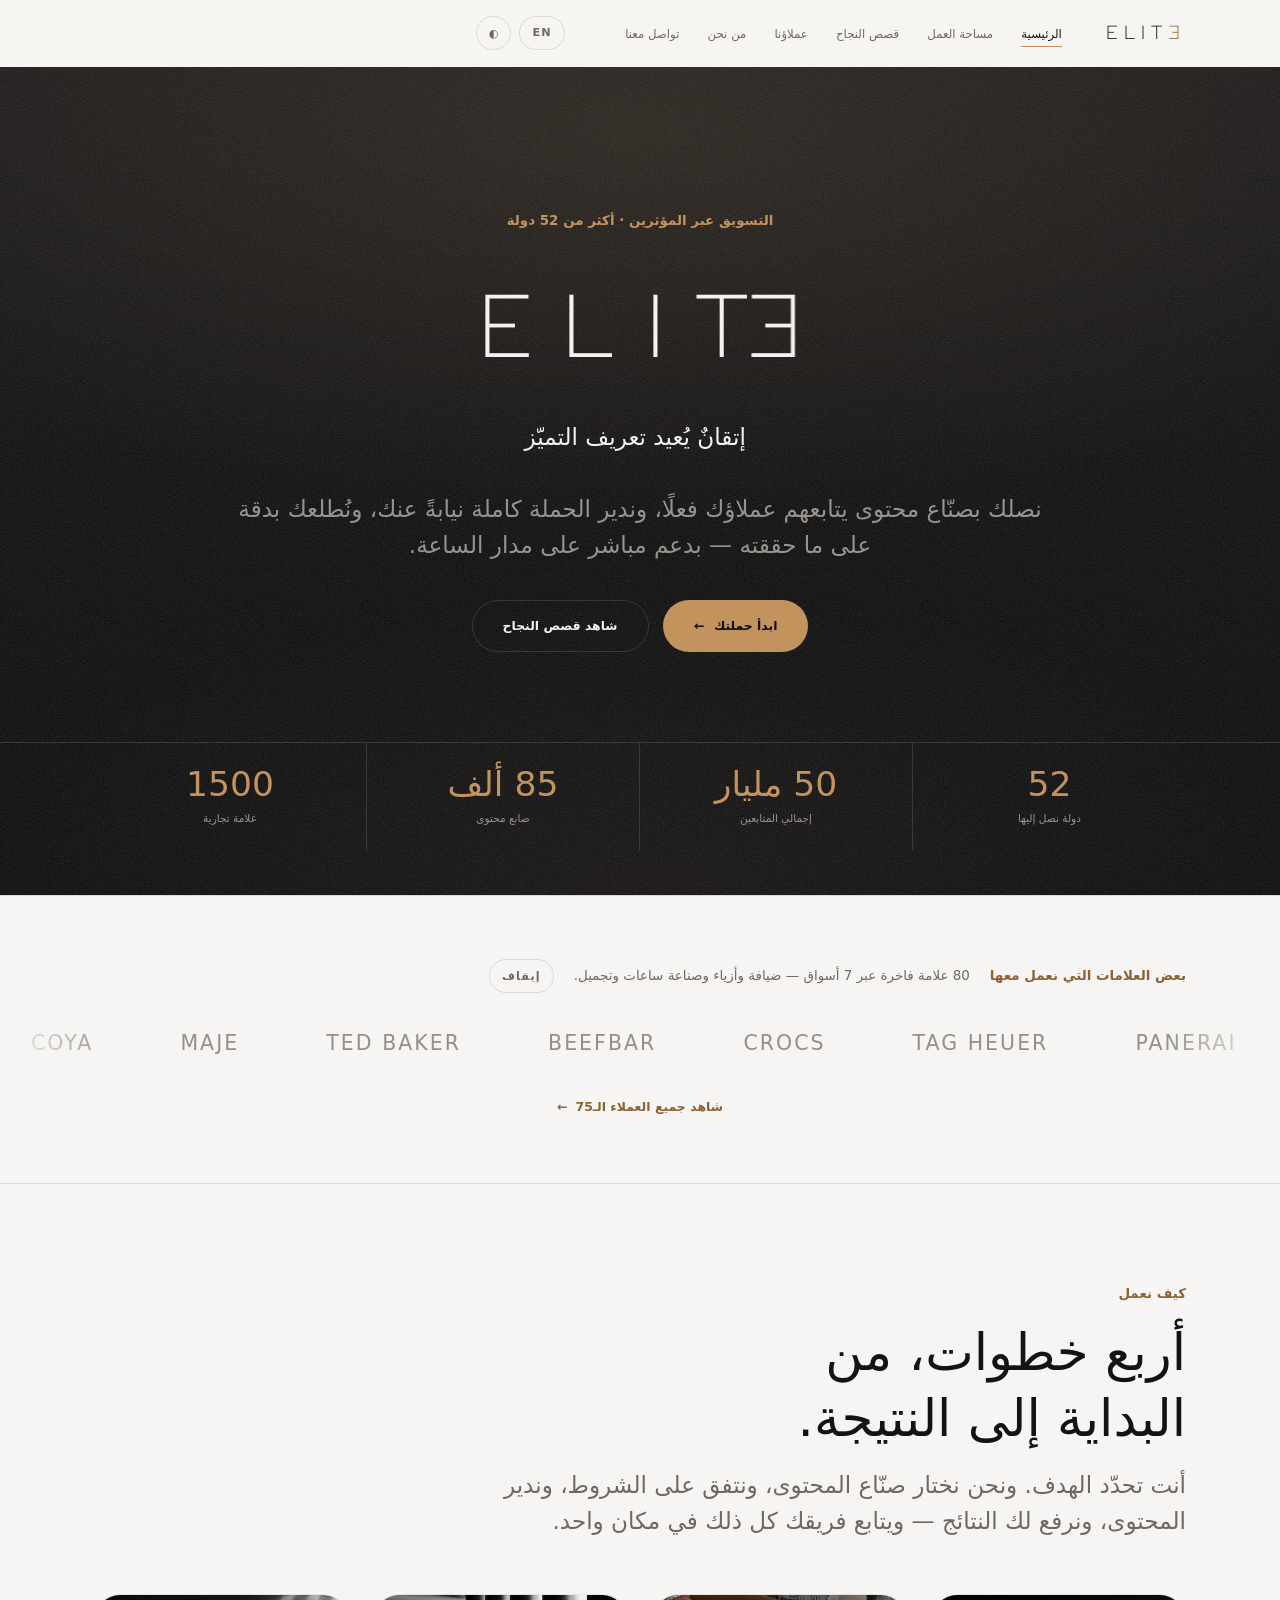
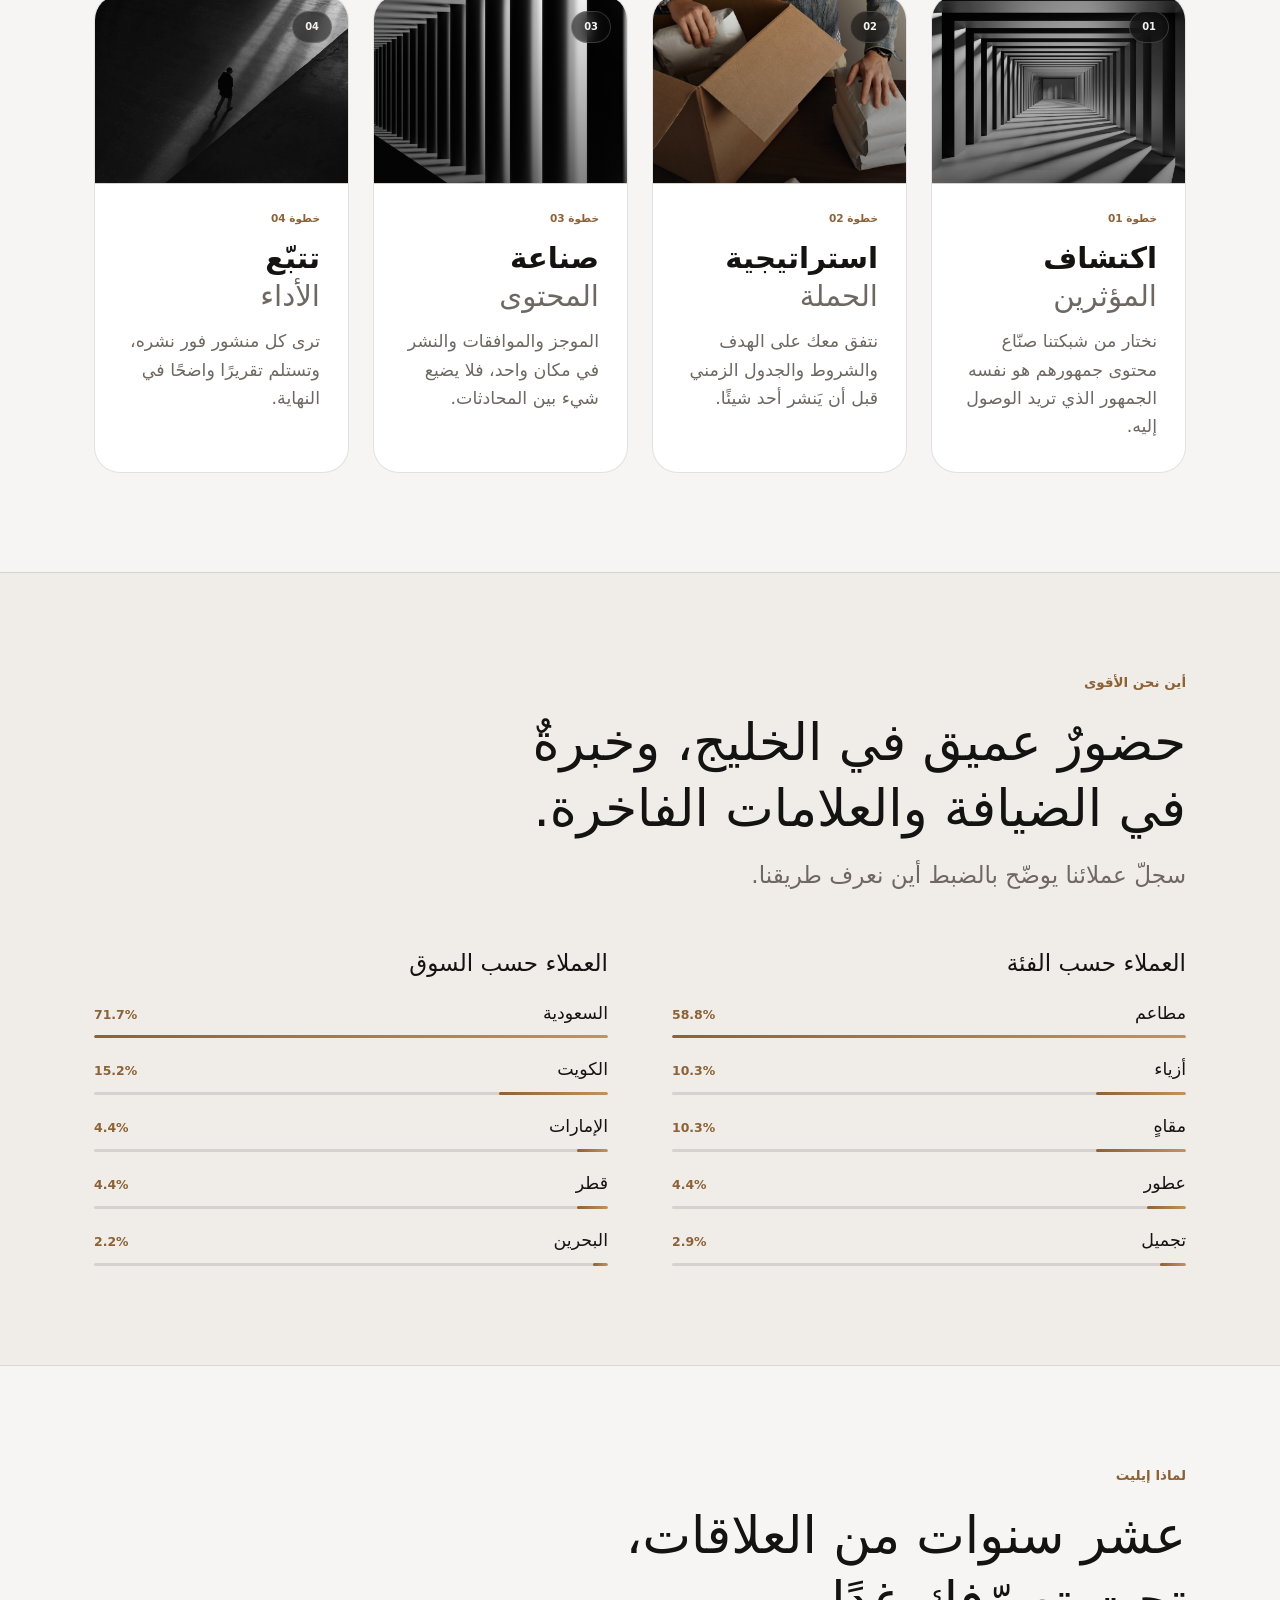
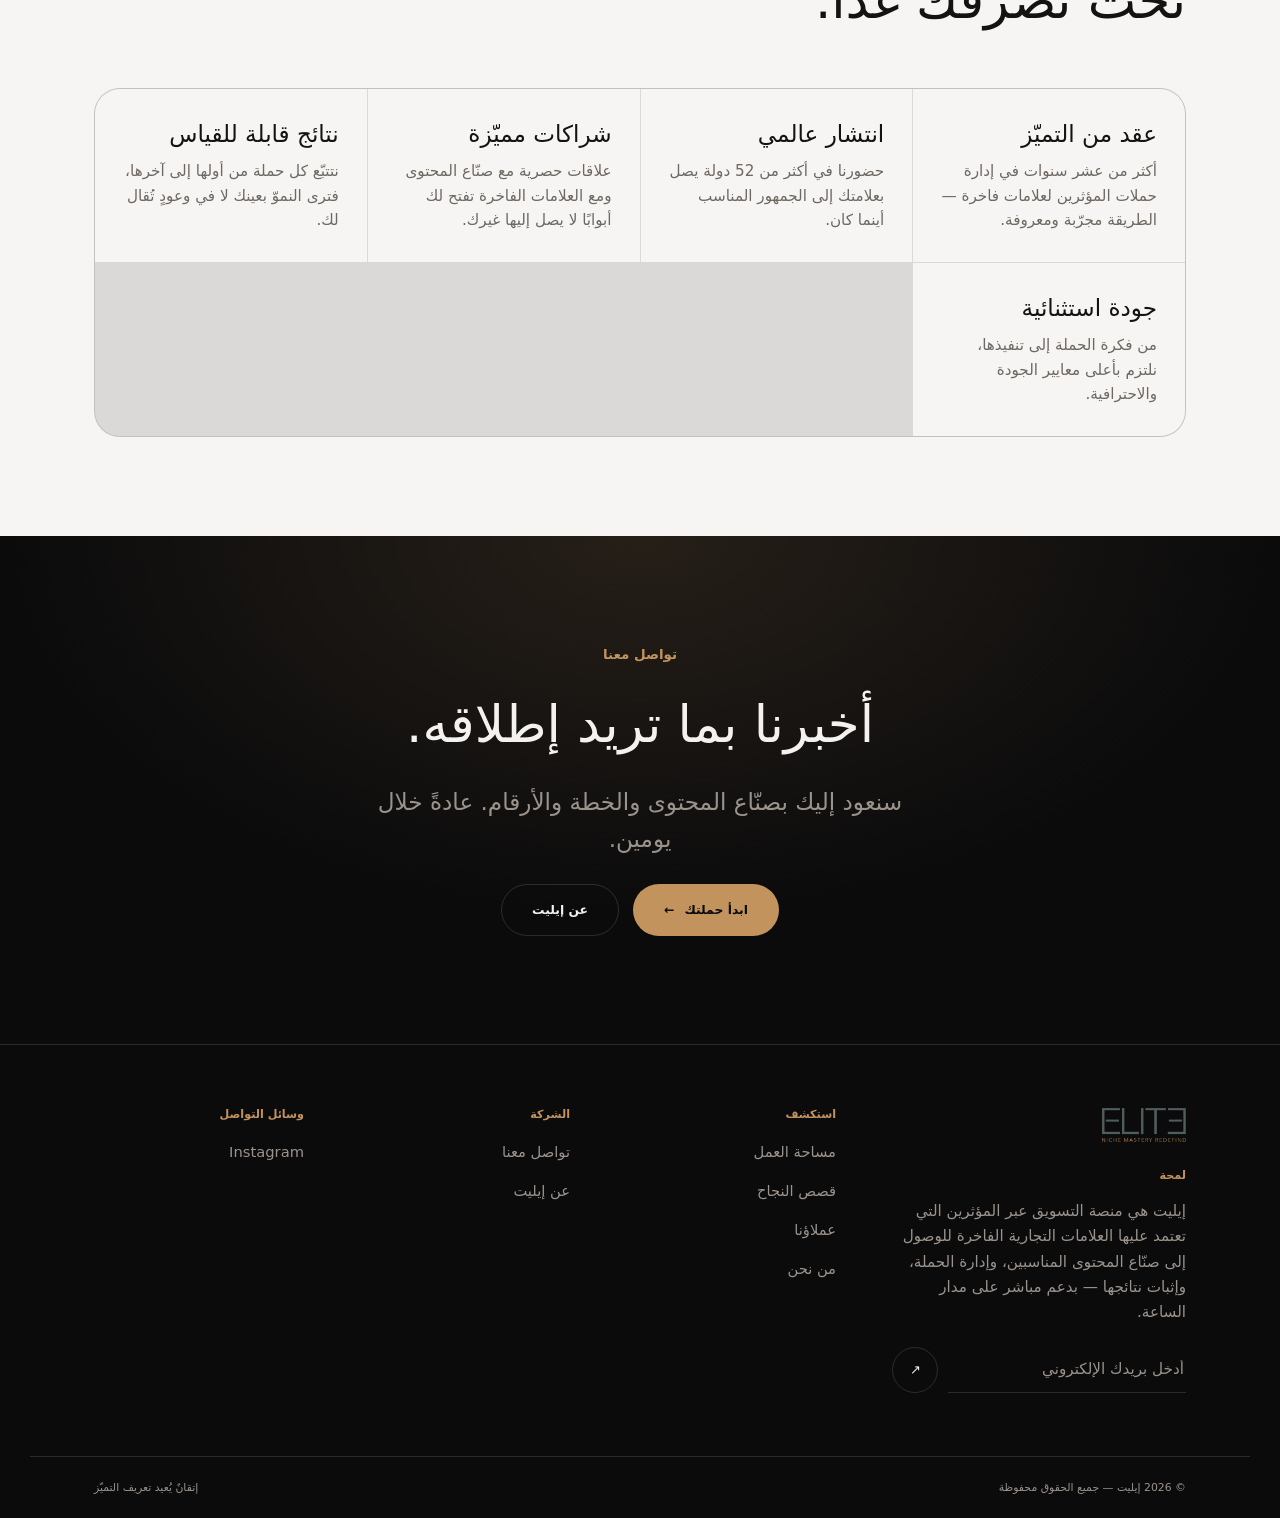
==== commit cf52b99d: "Rebuild the Arabic tree; fix the wordmark, RTL scroll and mobile grids The RTL layer hand-reversed e" ====
--- a/ar/index.html
+++ b/ar/index.html
@@ -60,9 +60,9 @@
     <div class="rail hero-fade" style="animation-delay:.95s">
       <div class="wrap rail-in">
         <div class="rail-item"><span class="rail-n" data-count="52">52</span><span class="rail-l">دولة نصل إليها</span></div>
-        <div class="rail-item"><span class="rail-n" data-count="50" data-suffix="B">50B</span><span class="rail-l">إجمالي المتابعين</span></div>
-        <div class="rail-item"><span class="rail-n" data-count="85" data-suffix="K">85K</span><span class="rail-l">صانع محتوى</span></div>
-        <div class="rail-item"><span class="rail-n" data-count="1500">1500</span><span class="rail-l">علامة عملنا معها</span></div>
+        <div class="rail-item"><span class="rail-n" data-count="50" data-suffix=" مليار">50 مليار</span><span class="rail-l">إجمالي المتابعين</span></div>
+        <div class="rail-item"><span class="rail-n" data-count="85" data-suffix=" ألف">85 ألف</span><span class="rail-l">صانع محتوى</span></div>
+        <div class="rail-item"><span class="rail-n" data-count="1500">1500</span><span class="rail-l">علامة تجارية</span></div>
       </div>
     </div>
   </section>
@@ -167,7 +167,7 @@
     <div><h4>وسائل التواصل</h4><ul class="foot-list"><li><a href="https://instagram.com" target="_blank" rel="noopener">Instagram</a></li></ul></div>
   </div>
   <div class="wrap foot-bottom">
-    <span>Copyright © <span data-year>2026</span> Elite — جميع الحقوق محفوظة</span>
+    <span>© <span data-year>2026</span> إيليت — جميع الحقوق محفوظة</span>
     <span>إتقانٌ يُعيد تعريف التميّز</span>
   </div>
 </footer>
--- a/assets/css/elite.css
+++ b/assets/css/elite.css
@@ -50,16 +50,26 @@
   --shadow:0 1px 2px rgba(0,0,0,.4),0 18px 50px rgba(0,0,0,.5);
 }
 
+/* Typeface tokens. The RTL layer swaps these for an Arabic family; every
+   component reads the token, so nothing falls back to a Latin-only face. */
+:root{
+  --font-body:"Red Hat Text",system-ui,-apple-system,"Segoe UI",sans-serif;
+  --font-display:"Red Hat Display",system-ui,sans-serif;
+  --font-ui:Montserrat,system-ui,sans-serif;
+  /* The wordmark is Latin in both languages and never swaps. */
+  --font-mark:"Red Hat Display",system-ui,sans-serif;
+}
+
 /* ============ BASE ============ */
 *,*::before,*::after{box-sizing:border-box}
 [hidden]{display:none !important}
 body{
   margin:0;background:var(--bg);color:var(--ink);
-  font-family:"Red Hat Text",system-ui,-apple-system,"Segoe UI",sans-serif;
+  font-family:var(--font-body);
   font-size:var(--step-0);line-height:1.6;
   -webkit-font-smoothing:antialiased;text-rendering:optimizeLegibility;
 }
-h1,h2,h3,h4{font-family:"Red Hat Display",system-ui,sans-serif;font-weight:300;margin:0;text-wrap:balance;line-height:1.05}
+h1,h2,h3,h4{font-family:var(--font-display);font-weight:300;margin:0;text-wrap:balance;line-height:1.05}
 p{margin:0}
 a{color:inherit;text-decoration:none}
 img{max-width:100%}
@@ -72,16 +82,24 @@
 :focus-visible{outline:2px solid var(--gold);outline-offset:3px;border-radius:4px}
 .wrap{max-width:var(--maxw);margin-inline:auto;padding-inline:var(--gutter)}
 .eyebrow{
-  font-family:Montserrat,system-ui,sans-serif;font-weight:600;
+  font-family:var(--font-ui);font-weight:600;
   font-size:var(--step--1);letter-spacing:.18em;text-transform:uppercase;
   color:var(--gold-text);margin:0;
 }
-.skip{position:absolute;left:-9999px;top:0;background:var(--gold);color:#0B0B0C;padding:12px 20px;z-index:100;border-radius:0 0 12px 0}
-.skip:focus{left:0}
+/* Hidden by clipping, not by parking at left:-9999px. A browser treats
+   inline-start overflow as scrollable in an RTL document, so the old
+   technique gave every Arabic page ~10,000px of empty sideways scroll —
+   fatal on a touch screen, where it reads as a broken layout. */
+.skip{
+  position:absolute;top:0;inset-inline-start:0;
+  width:1px;height:1px;overflow:hidden;clip-path:inset(50%);white-space:nowrap;
+  background:var(--gold);color:#0B0B0C;padding:12px 20px;z-index:100;border-radius:0 0 12px 0;
+}
+.skip:focus{width:auto;height:auto;overflow:visible;clip-path:none}
 
 /* ============ WORDMARK ============ */
 .mark{
-  font-family:"Red Hat Display",system-ui,sans-serif;font-weight:300;
+  font-family:var(--font-mark);font-weight:300;
   letter-spacing:.34em;text-indent:.34em;white-space:nowrap;
 }
 .mark .flip{display:inline-block;transform:scaleX(-1)}
@@ -98,9 +116,9 @@
 .nav-in{display:flex;align-items:center;gap:clamp(12px,3vw,40px);height:66px}
 .nav-mark{font-size:1.16rem;color:var(--ink)}
 .nav-mark .flip{color:var(--gold-text)}
-.nav-links{display:flex;gap:clamp(14px,2.2vw,30px);margin-left:auto;list-style:none;padding:0;margin-block:0}
+.nav-links{display:flex;gap:clamp(14px,2.2vw,30px);margin-inline-start:auto;list-style:none;padding:0;margin-block:0}
 .nav-links a{
-  font-family:Montserrat,system-ui,sans-serif;font-weight:500;font-size:.735rem;
+  font-family:var(--font-ui);font-weight:500;font-size:.735rem;
   letter-spacing:.13em;text-transform:uppercase;color:var(--ink-soft);
   padding:8px 0;position:relative;transition:color .25s ease;
 }
@@ -110,12 +128,12 @@
   background:var(--gold);transform:scaleX(0);transform-origin:left;transition:transform .3s cubic-bezier(.4,0,.2,1);
 }
 .nav-links a:hover::after,.nav-links a[aria-current="page"]::after{transform:scaleX(1)}
-.nav-tools{display:flex;align-items:center;gap:8px;margin-left:clamp(8px,2vw,22px)}
+.nav-tools{display:flex;align-items:center;gap:8px;margin-inline-start:clamp(8px,2vw,22px)}
 .chip-btn{
   display:inline-flex;align-items:center;justify-content:center;gap:6px;
   height:34px;min-width:34px;padding:0 12px;border-radius:var(--r-pill);
   border:1px solid var(--line);background:transparent;color:var(--ink-soft);
-  font-family:Montserrat,system-ui,sans-serif;font-weight:600;font-size:.7rem;letter-spacing:.1em;
+  font-family:var(--font-ui);font-weight:600;font-size:.7rem;letter-spacing:.1em;
   cursor:pointer;transition:border-color .25s ease,color .25s ease;text-decoration:none;
 }
 .chip-btn:hover{border-color:var(--line-strong);color:var(--ink)}
@@ -136,7 +154,7 @@
 .mnav ul{list-style:none;margin:0;padding:6px 0 16px;display:grid}
 .mnav a{
   display:block;padding:14px 0;border-bottom:1px solid var(--line);color:var(--ink-soft);
-  font-family:Montserrat,system-ui,sans-serif;font-weight:500;font-size:.78rem;
+  font-family:var(--font-ui);font-weight:500;font-size:.78rem;
   letter-spacing:.13em;text-transform:uppercase;transition:color .25s ease;
 }
 .mnav li:last-child a{border-bottom:0}
@@ -145,7 +163,7 @@
   .nav-links{display:none}
   .nav-burger{display:inline-flex}
   .nav-in{gap:10px}
-  .nav-tools{margin-left:auto}
+  .nav-tools{margin-inline-start:auto}
 }
 @media (min-width:861px){.mnav{display:none}}
 
@@ -153,7 +171,7 @@
 .btn{
   display:inline-flex;align-items:center;justify-content:center;gap:10px;
   padding:15px 30px;border-radius:var(--r-pill);border:1px solid transparent;cursor:pointer;
-  font-family:Montserrat,system-ui,sans-serif;font-weight:600;font-size:.775rem;
+  font-family:var(--font-ui);font-weight:600;font-size:.775rem;
   letter-spacing:.11em;text-transform:uppercase;
   transition:transform .3s cubic-bezier(.4,0,.2,1),background .3s ease,border-color .3s ease,color .3s ease;
   text-decoration:none;
@@ -191,7 +209,7 @@
 .hero-mark{font-size:var(--step-4);color:var(--on-obsidian);display:flex;justify-content:center}
 .hero-mark span{display:inline-block}
 .hero-tag{
-  font-family:"Red Hat Display",system-ui,sans-serif;font-weight:300;
+  font-family:var(--font-display);font-weight:300;
   font-size:var(--step-1);letter-spacing:.42em;text-indent:.42em;
   text-transform:uppercase;color:var(--on-obsidian);margin:0;
 }
@@ -201,19 +219,19 @@
 /* hero stat rail */
 .rail{border-top:1px solid var(--line-obsidian);margin-top:clamp(24px,5vh,56px)}
 .rail-in{display:grid;grid-template-columns:repeat(4,1fr)}
-.rail-item{padding:24px 10px;text-align:center;border-left:1px solid var(--line-obsidian)}
-.rail-item:first-child{border-left:0}
+.rail-item{padding:24px 10px;text-align:center;border-inline-start:1px solid var(--line-obsidian)}
+.rail-item:first-child{border-inline-start:0}
 .rail-n{
-  font-family:"Red Hat Display",system-ui,sans-serif;font-weight:300;font-size:var(--step-2);
+  font-family:var(--font-display);font-weight:300;font-size:var(--step-2);
   color:var(--gold);display:block;font-variant-numeric:tabular-nums;line-height:1;
 }
 .rail-l{
-  font-family:Montserrat,system-ui,sans-serif;font-weight:500;font-size:.66rem;
+  font-family:var(--font-ui);font-weight:500;font-size:.66rem;
   letter-spacing:.16em;text-transform:uppercase;color:var(--on-obsidian-soft);margin-top:9px;display:block;
 }
 @media (max-width:640px){
   .rail-in{grid-template-columns:repeat(2,1fr)}
-  .rail-item:nth-child(3){border-left:0}
+  .rail-item:nth-child(3){border-inline-start:0}
   .rail-item:nth-child(n+3){border-top:1px solid var(--line-obsidian)}
 }
 
@@ -238,10 +256,11 @@
 }
 .marquee-track{display:flex;flex:0 0 auto;align-items:center;animation:slide 62s linear infinite}
 .marquee:hover .marquee-track{animation-play-state:paused}
+.trust.is-paused .marquee-track{animation-play-state:paused}
 @keyframes slide{from{transform:translateX(0)}to{transform:translateX(-100%)}}
 .logo-cell{
   flex:0 0 auto;padding:0 clamp(24px,3.4vw,52px);
-  font-family:"Red Hat Display",system-ui,sans-serif;font-weight:400;
+  font-family:var(--font-display);font-weight:400;
   font-size:clamp(1rem,1.6vw,1.32rem);letter-spacing:.15em;text-transform:uppercase;
   color:var(--ink-soft);opacity:.72;white-space:nowrap;transition:color .3s ease,opacity .3s ease;
 }
@@ -262,10 +281,14 @@
 }
 .svc:hover::before{transform:scaleX(1)}
 .svc-idx{
-  font-family:Montserrat,system-ui,sans-serif;font-weight:600;font-size:.66rem;
+  font-family:var(--font-ui);font-weight:600;font-size:.66rem;
   letter-spacing:.18em;color:var(--gold-text);font-variant-numeric:tabular-nums;
 }
-.svc-title{font-size:var(--step-2);line-height:1.06}
+.svc-title{
+  font-size:clamp(1.45rem,1.15rem + .85vw,2rem);line-height:1.08;
+  /* "Performance" is the longest word in the set and must not spill. */
+  overflow-wrap:break-word;hyphens:auto;
+}
 .svc-title b{display:block;font-weight:700;letter-spacing:-.01em}
 .svc-title span{display:block;font-weight:300;color:var(--ink-soft)}
 .svc-copy{color:var(--ink-soft);font-size:var(--step-0);line-height:1.62}
@@ -281,14 +304,14 @@
 .why-item p{color:var(--ink-soft);font-size:.95rem;line-height:1.6}
 
 /* ============ MARKET / PROOF ============ */
-.proof{display:grid;grid-template-columns:repeat(auto-fit,minmax(300px,1fr));gap:clamp(28px,5vw,72px)}
+.proof{display:grid;grid-template-columns:repeat(auto-fit,minmax(min(300px,100%),1fr));gap:clamp(28px,5vw,72px)}
 .proof h3{font-size:var(--step-1);font-weight:500;margin-bottom:22px}
 .meters{display:grid;gap:18px}
 .meter-row{display:grid;gap:8px}
 .meter-top{display:flex;justify-content:space-between;align-items:baseline;gap:16px}
 .meter-name{font-size:var(--step-0)}
 .meter-val{
-  font-family:Montserrat,system-ui,sans-serif;font-weight:600;font-size:.78rem;
+  font-family:var(--font-ui);font-weight:600;font-size:.78rem;
   color:var(--gold-text);font-variant-numeric:tabular-nums;
 }
 .meter-bar{height:3px;background:var(--line);border-radius:2px;overflow:hidden}
@@ -305,9 +328,9 @@
   padding:26px 24px;display:grid;gap:10px;align-content:start;
 }
 .kpi__top{display:flex;justify-content:space-between;align-items:center}
-.kpi__label{font-family:Montserrat,system-ui,sans-serif;font-size:.66rem;letter-spacing:.14em;text-transform:uppercase;color:var(--ink-soft)}
+.kpi__label{font-family:var(--font-ui);font-size:.66rem;letter-spacing:.14em;text-transform:uppercase;color:var(--ink-soft)}
 .kpi__icon{color:var(--gold-text)}
-.kpi__value{font-family:"Red Hat Display",system-ui,sans-serif;font-weight:300;font-size:var(--step-3);font-variant-numeric:tabular-nums;line-height:1}
+.kpi__value{font-family:var(--font-display);font-weight:300;font-size:var(--step-3);font-variant-numeric:tabular-nums;line-height:1}
 .kpi__delta{font-size:.78rem;color:var(--ink-soft)}
 
 /* ============ CARD (generic) ============ */
@@ -325,17 +348,21 @@
 
 /* ============ STATS ============ */
 .stat{display:grid;gap:4px;justify-items:center;text-align:center}
-.stat__value{font-family:"Red Hat Display",system-ui,sans-serif;font-weight:300;font-size:var(--step-3);color:var(--gold-text);line-height:1;font-variant-numeric:tabular-nums}
-.stat__label{font-family:Montserrat,system-ui,sans-serif;font-size:.64rem;letter-spacing:.14em;text-transform:uppercase;color:var(--ink-soft)}
+.stat__value{font-family:var(--font-display);font-weight:300;font-size:var(--step-3);color:var(--gold-text);line-height:1;font-variant-numeric:tabular-nums}
+.stat__label{font-family:var(--font-ui);font-size:.64rem;letter-spacing:.14em;text-transform:uppercase;color:var(--ink-soft)}
 .stat-grid{display:grid;grid-template-columns:repeat(auto-fit,minmax(120px,1fr));gap:clamp(16px,3vw,32px)}
 
 /* ============ SPLIT ============ */
 .split{display:grid;grid-template-columns:1fr 1fr;gap:clamp(32px,5vw,72px);align-items:center}
 .split--reverse{grid-template-columns:1fr 1fr}
+/* Was an inline style on the contacts form. Inline wins over the stylesheet
+   regardless of media query, so the form never collapsed on a phone. */
+.split--form{grid-template-columns:1.4fr 1fr;align-items:start}
 .split--reverse .split__media{order:2}
 .split__media{position:relative;aspect-ratio:4/3;border-radius:var(--r-card);background:var(--surface-2);overflow:hidden;border:1px solid var(--line)}
 @media (max-width:760px){
-  .split,.split--reverse{grid-template-columns:1fr}
+  .form-grid{grid-template-columns:1fr}
+  .split,.split--reverse,.split--form{grid-template-columns:1fr}
   .split--reverse .split__media{order:0}
 }
 
@@ -344,7 +371,7 @@
 .step{display:grid;grid-template-columns:48px 1fr;gap:18px;align-items:start}
 .step__num{
   width:48px;height:48px;border-radius:50%;border:1px solid var(--line);
-  display:grid;place-items:center;font-family:Montserrat,system-ui,sans-serif;font-weight:600;
+  display:grid;place-items:center;font-family:var(--font-ui);font-weight:600;
   color:var(--gold-text);background:var(--surface);
 }
 .step h3{font-size:var(--step-1);font-weight:500;margin-bottom:6px}
@@ -353,20 +380,20 @@
 /* ============ CHIPS / FILTER ============ */
 .chips{display:flex;flex-wrap:wrap;gap:8px}
 .chip-toggle{
-  font-family:Montserrat,system-ui,sans-serif;font-weight:500;font-size:.72rem;letter-spacing:.1em;
+  font-family:var(--font-ui);font-weight:500;font-size:.72rem;letter-spacing:.1em;
   text-transform:uppercase;padding:9px 16px;border-radius:var(--r-pill);border:1px solid var(--line);
   background:transparent;color:var(--ink-soft);cursor:pointer;transition:all .25s ease;
 }
 .chip-toggle:hover{border-color:var(--line-strong);color:var(--ink)}
 .chip-toggle[aria-pressed="true"]{background:var(--gold);color:#0B0B0C;border-color:var(--gold)}
-.chip-toggle .count{opacity:.6;margin-left:4px}
+.chip-toggle .count{opacity:.6;margin-inline-start:4px}
 
 /* ============ LOGO GRID (clients) ============ */
 .logo-grid{display:grid;grid-template-columns:repeat(auto-fill,minmax(200px,1fr));gap:clamp(12px,1.5vw,18px)}
 .logo-cell-grid{
   display:grid;place-items:center;text-align:center;padding:24px 18px;
   background:var(--surface);border:1px solid var(--line);border-radius:var(--r-card);
-  font-family:"Red Hat Display",system-ui,sans-serif;font-weight:400;font-size:1.05rem;
+  font-family:var(--font-display);font-weight:400;font-size:1.05rem;
   color:var(--ink-soft);letter-spacing:.04em;transition:all .3s ease;
 }
 .logo-cell-grid:hover{transform:translateY(-3px);border-color:var(--gold);color:var(--gold-text)}
@@ -375,7 +402,7 @@
 .form-grid{display:grid;grid-template-columns:1fr 1fr;gap:18px}
 .field{display:grid;gap:6px}
 .field--full{grid-column:1/-1}
-.field__label{font-family:Montserrat,system-ui,sans-serif;font-size:.68rem;letter-spacing:.1em;text-transform:uppercase;color:var(--ink-soft);font-weight:600}
+.field__label{font-family:var(--font-ui);font-size:.68rem;letter-spacing:.1em;text-transform:uppercase;color:var(--ink-soft);font-weight:600}
 .field__label .req{color:var(--gold-text)}
 .input,.select,.textarea{
   width:100%;padding:13px 16px;border:1px solid var(--line);border-radius:14px;
@@ -394,7 +421,7 @@
 .segmented{display:inline-flex;padding:4px;background:var(--surface-2);border-radius:var(--r-pill);gap:4px}
 .segmented button{
   border:0;background:transparent;padding:9px 18px;border-radius:var(--r-pill);cursor:pointer;
-  font-family:Montserrat,system-ui,sans-serif;font-weight:600;font-size:.74rem;letter-spacing:.1em;
+  font-family:var(--font-ui);font-weight:600;font-size:.74rem;letter-spacing:.1em;
   text-transform:uppercase;color:var(--ink-soft);transition:all .25s ease;
 }
 .segmented button[aria-selected="true"]{background:var(--surface);color:var(--ink);box-shadow:0 1px 3px rgba(0,0,0,.08)}
@@ -404,8 +431,8 @@
 .acc__item{border-bottom:1px solid var(--line)}
 .acc__item:last-child{border-bottom:0}
 .acc__trigger{
-  width:100%;text-align:left;background:transparent;border:0;padding:22px 26px;cursor:pointer;
-  font-family:"Red Hat Display",system-ui,sans-serif;font-size:var(--step-1);font-weight:500;color:var(--ink);
+  width:100%;text-align:start;background:transparent;border:0;padding:22px 26px;cursor:pointer;
+  font-family:var(--font-display);font-size:var(--step-1);font-weight:500;color:var(--ink);
   display:flex;justify-content:space-between;align-items:center;gap:16px;
 }
 .acc__icon{width:14px;height:14px;position:relative;flex:0 0 auto}
@@ -437,13 +464,15 @@
   background:var(--surface);border:1px solid var(--line);border-radius:var(--r-card);
   padding:24px;display:grid;gap:18px;align-content:start;
 }
-.demo-card__head{display:flex;justify-content:space-between;align-items:baseline;gap:16px}
+.demo-card__head{display:flex;flex-wrap:wrap;justify-content:space-between;align-items:baseline;gap:16px}
+.demo-card__head .segmented{flex-wrap:wrap;border-radius:var(--r-card)}
+.demo-card__head .segmented button{flex:1 1 auto}
 .demo-list{display:grid;gap:10px}
 .demo-row{display:grid;grid-template-columns:1fr auto auto;gap:16px;align-items:center;padding:12px 0;border-bottom:1px solid var(--line)}
 .demo-row:last-child{border-bottom:0}
 .demo-row__name{font-weight:500}
-.demo-row__stage{font-family:Montserrat,system-ui,sans-serif;font-size:.68rem;letter-spacing:.1em;text-transform:uppercase;color:var(--ink-soft);padding:4px 10px;border:1px solid var(--line);border-radius:var(--r-pill)}
-.demo-row__n{font-family:"Red Hat Display",system-ui,sans-serif;font-weight:300;color:var(--gold-text);font-variant-numeric:tabular-nums}
+.demo-row__stage{font-family:var(--font-ui);font-size:.68rem;letter-spacing:.1em;text-transform:uppercase;color:var(--ink-soft);padding:4px 10px;border:1px solid var(--line);border-radius:var(--r-pill)}
+.demo-row__n{font-family:var(--font-display);font-weight:300;color:var(--gold-text);font-variant-numeric:tabular-nums}
 
 /* ============ CTA BAND (always obsidian) ============ */
 .cta{background:var(--obsidian);color:var(--on-obsidian);position:relative;overflow:hidden}
@@ -454,19 +483,25 @@
 .cta .eyebrow{color:var(--gold)}
 
 /* ============ PAGE HEAD ============ */
-.pagehead{background:var(--obsidian);color:var(--on-obsidian);padding-block:clamp(60px,10vh,110px) clamp(40px,6vh,72px);text-align:center;position:relative;overflow:hidden}
+.pagehead{background:var(--obsidian);color:var(--on-obsidian);padding-block:clamp(88px,14vh,168px) clamp(64px,9vh,112px);text-align:center;position:relative;overflow:hidden}
 .pagehead::before{content:"";position:absolute;inset:0;background:radial-gradient(80% 120% at 50% 0%,rgba(195,147,94,.12),transparent 60%)}
-.pagehead-in{position:relative;display:grid;gap:18px;justify-items:center;max-width:64ch;margin-inline:auto}
-.pagehead h1{font-size:var(--step-3);letter-spacing:.04em;font-weight:300}
-.pagehead .tag{font-family:Montserrat,system-ui,sans-serif;font-size:.72rem;letter-spacing:.24em;text-transform:uppercase;color:var(--gold);font-weight:600}
-.pagehead .lede{color:var(--on-obsidian-soft);font-size:var(--step-1);line-height:1.6;max-width:60ch}
+.pagehead-in{position:relative;display:grid;gap:26px;justify-items:center;max-width:78ch;margin-inline:auto}
+.pagehead h1{font-size:var(--step-3);letter-spacing:.02em;font-weight:300;max-width:20ch}
+.pagehead .tag{font-family:var(--font-ui);font-size:.72rem;letter-spacing:.24em;text-transform:uppercase;color:var(--gold);font-weight:600}
+.pagehead .lede{color:var(--on-obsidian-soft);font-size:var(--step-1);line-height:1.65;max-width:68ch}
 .pagehead .row{display:flex;flex-wrap:wrap;gap:14px;justify-content:center;margin-top:8px}
 
 /* ============ FOOTER ============ */
 .foot{background:var(--obsidian);color:var(--on-obsidian);border-top:1px solid var(--line-obsidian)}
 .foot-in{padding-block:clamp(50px,7vh,76px);display:grid;grid-template-columns:minmax(260px,1.4fr) repeat(auto-fit,minmax(170px,1fr));gap:clamp(30px,5vw,56px)}
+/* Those track floors add up to 480px, so on a phone the Explore and Social
+   columns were cut off at the screen edge. Below the two-column threshold the
+   footer stacks instead. */
+@media (max-width:620px){
+  .foot-in{grid-template-columns:1fr;gap:34px}
+}
 .foot h4{
-  font-family:Montserrat,system-ui,sans-serif;font-weight:600;font-size:.7rem;
+  font-family:var(--font-ui);font-weight:600;font-size:.7rem;
   letter-spacing:.17em;text-transform:uppercase;color:var(--gold);margin-bottom:16px;
 }
 .foot p{color:var(--on-obsidian-soft);font-size:.95rem;max-width:44ch;line-height:1.65}
@@ -492,10 +527,10 @@
 .foot-bottom{
   border-top:1px solid var(--line-obsidian);padding-block:22px;
   display:flex;flex-wrap:wrap;gap:10px 24px;justify-content:space-between;align-items:center;
-  font-family:Montserrat,system-ui,sans-serif;font-size:.68rem;letter-spacing:.13em;
+  font-family:var(--font-ui);font-size:.68rem;letter-spacing:.13em;
   text-transform:uppercase;color:var(--on-obsidian-soft);
 }
-.sr{position:absolute;left:-9999px}
+.sr{position:absolute;width:1px;height:1px;overflow:hidden;clip-path:inset(50%);white-space:nowrap}
 .toast{
   position:fixed;bottom:24px;left:50%;transform:translateX(-50%) translateY(20px);
   background:var(--obsidian);color:var(--on-obsidian);padding:14px 22px;border-radius:var(--r-pill);
@@ -507,13 +542,29 @@
 .reveal{opacity:0;transform:translateY(22px);transition:opacity .85s cubic-bezier(.16,1,.3,1),transform .85s cubic-bezier(.16,1,.3,1)}
 .reveal.in{opacity:1;transform:none}
 .hero-mark span{opacity:0;transform:translateY(30px);animation:rise .95s cubic-bezier(.16,1,.3,1) forwards}
+/* The mirrored E has to survive its own entry animation: `rise` settles on
+   transform:none, which would otherwise cancel the scaleX(-1) that makes the
+   wordmark ELITƎ rather than ELITE. */
+.hero-mark .flip{transform:translateY(30px) scaleX(-1);animation-name:rise-flip}
 .hero-fade{opacity:0;animation:fade 1s ease forwards}
 @keyframes rise{to{opacity:1;transform:none}}
+@keyframes rise-flip{to{opacity:1;transform:scaleX(-1)}}
 @keyframes fade{to{opacity:1}}
 @media (prefers-reduced-motion:reduce){
   *,*::before,*::after{animation-duration:.001ms !important;animation-iteration-count:1 !important;transition-duration:.001ms !important}
   .reveal{opacity:1;transform:none}
   .hero-mark span,.hero-fade{opacity:1;transform:none}
+  .hero-mark .flip{transform:scaleX(-1)}
+  /* The blanket duration override above freezes the marquee mid-strip, which
+     leaves most of the roster unreachable. Static, it becomes a strip the
+     reader can swipe through instead. */
+  .marquee{overflow-x:auto;scrollbar-width:none}
+  .marquee::-webkit-scrollbar{display:none}
+  .marquee-track:nth-child(2){display:none}
+  /* Pressing Play is an explicit request for motion, so it is honoured. */
+  .trust.is-playing .marquee{overflow-x:hidden}
+  .trust.is-playing .marquee-track{animation-duration:62s !important}
+  .trust.is-playing .marquee-track:nth-child(2){display:flex}
 }
 
 /* ============ HELPERS ============ */
@@ -523,7 +574,7 @@
 .gold{color:var(--gold-text)}
 .subtle{color:var(--ink-soft);font-size:.86rem}
 .stack{display:grid;gap:14px}
-.link-arrow{display:inline-flex;align-items:center;gap:8px;font-family:Montserrat,system-ui,sans-serif;font-weight:600;font-size:.78rem;letter-spacing:.1em;text-transform:uppercase;color:var(--gold-text);transition:color .25s ease}
+.link-arrow{display:inline-flex;align-items:center;gap:8px;font-family:var(--font-ui);font-weight:600;font-size:.78rem;letter-spacing:.1em;text-transform:uppercase;color:var(--gold-text);transition:color .25s ease}
 .link-arrow:hover{color:var(--ink)}
 .link-arrow .arrow{transition:transform .3s cubic-bezier(.4,0,.2,1)}
 .link-arrow:hover .arrow{transform:translateX(4px)}
@@ -564,7 +615,7 @@
 .svc__visual::after{content:"";position:absolute;inset:0;background:linear-gradient(180deg,rgba(8,8,10,.05),rgba(8,8,10,.5))}
 .svc__badge{
   position:absolute;z-index:2;inset-block-start:16px;inset-inline-start:16px;
-  font-family:Montserrat,system-ui,sans-serif;font-weight:600;font-size:.62rem;
+  font-family:var(--font-ui);font-weight:600;font-size:.62rem;
   letter-spacing:.18em;color:var(--on-obsidian);
   background:rgba(11,11,12,.55);backdrop-filter:blur(8px);
   padding:7px 12px;border-radius:var(--r-pill);border:1px solid rgba(244,242,240,.18);
@@ -649,11 +700,11 @@
   display:grid;place-items:center;min-width:30px;height:30px;padding:0 7px;
   border-radius:var(--r-pill);margin-inline-start:-8px;
   border:2px solid var(--obsidian);background:#23252B;color:var(--on-obsidian-soft);
-  font-family:Montserrat,system-ui,sans-serif;font-weight:600;font-size:.64rem;
+  font-family:var(--font-ui);font-weight:600;font-size:.64rem;
   font-variant-numeric:tabular-nums;
 }
 .crew__label{
-  font-family:Montserrat,system-ui,sans-serif;font-size:.6rem;letter-spacing:.13em;
+  font-family:var(--font-ui);font-size:.6rem;letter-spacing:.13em;
   text-transform:uppercase;color:var(--on-obsidian-soft);
 }
 
@@ -663,7 +714,7 @@
    --card-accent is an HSL triple set per market on the element.
    ============================================================ */
 .dcard-grid{
-  display:grid;grid-template-columns:repeat(auto-fill,minmax(300px,1fr));
+  display:grid;grid-template-columns:repeat(auto-fill,minmax(min(300px,100%),1fr));
   gap:clamp(18px,2.2vw,28px);
 }
 .dcard{
@@ -713,24 +764,24 @@
 }
 .dcard__chip{
   align-self:flex-start;margin-bottom:10px;
-  font-family:Montserrat,system-ui,sans-serif;font-weight:600;font-size:.6rem;
+  font-family:var(--font-ui);font-weight:600;font-size:.6rem;
   letter-spacing:.16em;text-transform:uppercase;color:#fff;
   background:hsl(var(--card-accent)/.55);backdrop-filter:blur(8px);
   border:1px solid rgba(255,255,255,.22);border-radius:var(--r-pill);padding:6px 12px;
 }
 .dcard__title{
-  font-family:"Red Hat Display",system-ui,sans-serif;font-weight:700;
+  font-family:var(--font-display);font-weight:700;
   font-size:clamp(1.5rem,1.2rem + 1vw,1.95rem);line-height:1.1;letter-spacing:-.01em;
   color:#fff;display:flex;align-items:center;gap:10px;flex-wrap:wrap;
 }
 .dcard__flag{
-  font-family:Montserrat,system-ui,sans-serif;font-weight:600;font-size:.62rem;
+  font-family:var(--font-ui);font-weight:600;font-size:.62rem;
   letter-spacing:.14em;color:#fff;
   background:rgba(255,255,255,.16);border:1px solid rgba(255,255,255,.26);
   border-radius:6px;padding:3px 7px;line-height:1;
 }
 .dcard__stats{
-  margin-top:6px;font-family:Montserrat,system-ui,sans-serif;font-weight:500;
+  margin-top:6px;font-family:var(--font-ui);font-weight:500;
   font-size:.74rem;color:rgba(255,255,255,.82);font-variant-numeric:tabular-nums;
 }
 .dcard__desc{
@@ -748,7 +799,7 @@
   padding:12px 16px;border-radius:12px;cursor:pointer;text-decoration:none;
   background:hsl(var(--card-accent)/.32);backdrop-filter:blur(10px);
   border:1px solid hsl(var(--card-accent)/.5);color:#fff;
-  font-family:Montserrat,system-ui,sans-serif;font-weight:600;font-size:.72rem;
+  font-family:var(--font-ui);font-weight:600;font-size:.72rem;
   letter-spacing:.08em;
   transition:background .3s ease,border-color .3s ease;
 }
@@ -775,14 +826,10 @@
    ============================================================ */
 .reel-head{text-align:center;margin-bottom:clamp(40px,7vh,80px)}
 .reel-kicker{
-  font-family:Montserrat,system-ui,sans-serif;font-weight:600;font-size:var(--step--1);
-  letter-spacing:.24em;text-transform:uppercase;color:var(--gold-text);margin-bottom:12px;
-}
-.reel-title{
-  font-family:"Red Hat Display",system-ui,sans-serif;font-weight:700;
-  font-size:clamp(2.6rem,1.6rem + 4.6vw,5.4rem);line-height:.95;
-  letter-spacing:-.03em;text-transform:uppercase;color:var(--ink);
-}
+  font-family:var(--font-ui);font-weight:600;font-size:var(--step--1);
+  letter-spacing:.24em;text-transform:uppercase;color:var(--gold-text);margin:0;
+}
+
 
 .reel{border-inline:1px solid var(--line)}
 .reel__row{
@@ -830,7 +877,7 @@
   background:rgba(11,11,12,.55);backdrop-filter:blur(10px);
   border:1px solid rgba(255,255,255,.22);border-radius:14px;
   padding:11px 18px;color:#fff;
-  font-family:Montserrat,system-ui,sans-serif;font-weight:600;font-size:.7rem;
+  font-family:var(--font-ui);font-weight:600;font-size:.7rem;
   letter-spacing:.04em;font-variant-numeric:tabular-nums;
 }
 
@@ -848,28 +895,28 @@
 .reel__logo img{width:100%;height:100%;object-fit:contain;padding:6px}
 .reel__who{position:relative;z-index:1;min-width:0}
 .reel__name{
-  font-family:"Red Hat Display",system-ui,sans-serif;font-weight:700;
+  font-family:var(--font-display);font-weight:700;
   font-size:clamp(1.3rem,1.1rem + .7vw,1.7rem);line-height:1.05;
   letter-spacing:-.02em;text-transform:uppercase;color:var(--ink);
 }
 .reel__role{
-  margin-top:4px;font-family:Montserrat,system-ui,sans-serif;font-size:.66rem;
+  margin-top:4px;font-family:var(--font-ui);font-size:.66rem;
   letter-spacing:.18em;text-transform:uppercase;color:var(--ink-soft);
 }
 .reel__body{padding:clamp(18px,2.2vw,28px);display:grid;gap:18px;align-content:start}
 .reel__quote{
-  font-family:"Red Hat Display",system-ui,sans-serif;font-weight:400;
+  font-family:var(--font-display);font-weight:400;
   font-size:clamp(1.15rem,.95rem + .9vw,1.7rem);line-height:1.35;
   letter-spacing:-.01em;color:var(--ink);text-wrap:balance;
 }
 .reel__figs{display:flex;flex-wrap:wrap;gap:28px}
 .reel__figs div{display:grid;gap:2px}
 .reel__figs b{
-  font-family:"Red Hat Display",system-ui,sans-serif;font-weight:300;
+  font-family:var(--font-display);font-weight:300;
   font-size:var(--step-2);color:var(--gold-text);line-height:1;font-variant-numeric:tabular-nums;
 }
 .reel__figs span{
-  font-family:Montserrat,system-ui,sans-serif;font-size:.62rem;letter-spacing:.14em;
+  font-family:var(--font-ui);font-size:.62rem;letter-spacing:.14em;
   text-transform:uppercase;color:var(--ink-soft);
 }
 /* The reel sits on a light surface, so the crew stack takes light borders. */
@@ -898,3 +945,20 @@
 @media (prefers-reduced-motion:reduce){
   .dcard__play,.dcard:hover .dcard__play{transition:none;transform:translate(-50%,-50%)}
 }
+
+/* Safety net against a stray wide child: clip, not hidden, so position:sticky
+   on the header keeps working. */
+html,body{overflow-x:clip}
+@media (pointer:coarse){
+  .dcard__cta{min-height:44px}
+  .reel__play,.dcard__play{width:56px;height:56px}
+}
+
+/* Brand plaque on the About page. The logo artwork is dark slate with a gold
+   tagline, so the panel keeps a light ground in both themes rather than
+   inverting it — inverting would turn the gold half blue. */
+.split__media--logo{
+  background:#F4F2F0;display:grid;place-items:center;
+  padding:clamp(28px,5vw,64px);border-color:rgba(20,19,18,.12);
+}
+.split__media--logo img{width:min(78%,360px);height:auto;object-fit:contain}
--- a/assets/css/elite-rtl.css
+++ b/assets/css/elite-rtl.css
@@ -1,35 +1,124 @@
-/* RTL layer for Arabic — flips layout, mirrors positioning. Changes no color, size or spacing. */
-html[dir="rtl"] body{font-family:"Tahoma","Red Hat Text",system-ui,sans-serif}
-html[dir="rtl"] .mark{text-indent:0;letter-spacing:.2em}
-html[dir="rtl"] .nav-links{margin-left:0;margin-right:auto}
-html[dir="rtl"] .nav-tools{margin-left:0;margin-right:clamp(8px,2vw,22px)}
-html[dir="rtl"] .rail-item{border-left:0;border-right:1px solid var(--line-obsidian)}
-html[dir="rtl"] .rail-item:first-child{border-right:0}
-html[dir="rtl"] .meter-top{flex-direction:row-reverse}
+/* ============================================================
+   RTL layer for the Arabic tree.
+
+   Flexbox and grid already mirror themselves inside dir="rtl" — a
+   `flex-direction:row` container lays its children right-to-left on its
+   own. The previous version of this file re-reversed them by hand, which
+   flipped every row back to left-to-right. Nothing here reverses an axis
+   any more; the only rules left are the things the engine genuinely
+   cannot mirror: typefaces, gradients, glyph-shaped icons, animation
+   direction, and the Latin islands that must keep reading LTR.
+   ============================================================ */
+
+/* ---- 1. Typography ------------------------------------------------ */
+/* Every component reads a font token, so swapping the tokens here moves
+   the whole Arabic tree onto a real Arabic family. Tahoma was a fallback,
+   never a choice. The wordmark token is deliberately left alone: ELITƎ is
+   Latin in both languages. */
+html[dir="rtl"]{
+  --font-body:"IBM Plex Sans Arabic","Noto Sans Arabic",Tahoma,system-ui,sans-serif;
+  --font-display:"IBM Plex Sans Arabic","Noto Sans Arabic",Tahoma,system-ui,sans-serif;
+  --font-ui:"IBM Plex Sans Arabic","Noto Sans Arabic",Tahoma,system-ui,sans-serif;
+}
+
+/* Letter-spacing pulls Arabic glyphs out of their joins — the script stops
+   being cursive and starts reading as loose disconnected letters. The Latin
+   tracking that carries the brand voice in English has to come off here. */
+html[dir="rtl"][dir] *{letter-spacing:normal}
+
+/* Latin islands keep their tracking, because they are still Latin. */
+html[dir="rtl"][dir] .chip-btn,
+html[dir="rtl"][dir] .logo-cell{letter-spacing:.1em}
+html[dir="rtl"][dir] .mark{letter-spacing:.34em}
+
+/* Arabic has no case, so uppercasing only shouts at the Latin brand names
+   that happen to sit inside an Arabic label. */
+html[dir="rtl"] .nav-links a,
+html[dir="rtl"] .mnav a,
+html[dir="rtl"] .btn,
+html[dir="rtl"] .chip-toggle,
+html[dir="rtl"] .field__label,
+html[dir="rtl"] .kpi__label,
+html[dir="rtl"] .stat__label,
+html[dir="rtl"] .eyebrow,
+html[dir="rtl"] .pagehead .tag,
+html[dir="rtl"] .link-arrow,
+html[dir="rtl"] .demo-row__stage,
+html[dir="rtl"] .foot-bottom{text-transform:none}
+
+/* Arabic needs more leading than the Latin display sizes allow. */
+html[dir="rtl"] h1,
+html[dir="rtl"] h2,
+html[dir="rtl"] h3,
+html[dir="rtl"] h4{line-height:1.3}
+html[dir="rtl"] .sec-title,
+html[dir="rtl"] .cta-title{line-height:1.28}
+
+/* ---- 2. The wordmark ---------------------------------------------- */
+/* ELITƎ is a Latin lockup and must render identically in both trees:
+   same face, same tracking, same mirrored E. Isolating it as an LTR run
+   stops the surrounding RTL paragraph direction from reaching inside it,
+   and keeps the trailing letter-space from opening a gap between the mark
+   and the header edge. */
+html[dir="rtl"] .mark{
+  direction:ltr;
+  unicode-bidi:isolate;
+  font-family:var(--font-mark);
+}
+/* .hero-mark is a flex row of five single-letter spans. Left to itself an
+   RTL container lays them out E-L-I-T-Ǝ right-to-left, i.e. backwards. */
+html[dir="rtl"] .hero-mark{direction:ltr}
+
+/* ---- 3. Things the engine cannot mirror ---------------------------- */
+/* Gradient angles are geometric, not logical. */
 html[dir="rtl"] .meter-fill{background:linear-gradient(270deg,var(--gold),#8C6236)}
-html[dir="rtl"] .btn .arrow,html[dir="rtl"] .link-arrow .arrow{transform:scaleX(-1)}
-html[dir="rtl"] .step{grid-template-columns:1fr 48px}
-html[dir="rtl"] .marquee-track{animation-direction:reverse}
-html[dir="rtl"] .foot-bottom{flex-direction:row-reverse}
-html[dir="rtl"] .segmented{flex-direction:row-reverse}
-@media (max-width:860px){html[dir="rtl"] .nav-tools{margin-right:auto;margin-left:0}}
-/* --- Components added in the refresh --- */
-html[dir="rtl"] .svc__visual::after{background:linear-gradient(180deg,rgba(8,8,10,.05),rgba(8,8,10,.5))}
-html[dir="rtl"] .search-row{flex-direction:row-reverse}
-html[dir="rtl"] .demo-row{direction:rtl}
-html[dir="rtl"] .foot-bottom{text-align:right}
-/* Latin brand names inside Arabic copy keep their own direction. */
-html[dir="rtl"] .story__name,html[dir="rtl"] .logo-cell-grid,html[dir="rtl"] .logo-cell{unicode-bidi:isolate}
-/* Tabular figures read left-to-right even in an RTL block. */
-html[dir="rtl"] .story__stats b,html[dir="rtl"] .rail-n,html[dir="rtl"] .meter-val,html[dir="rtl"] .kpi__value{direction:ltr;unicode-bidi:isolate}
-html[dir="rtl"] .crew{flex-direction:row-reverse;justify-content:flex-end}
-html[dir="rtl"] .crew__faces{flex-direction:row-reverse}
 html[dir="rtl"] .story__cat{background:linear-gradient(270deg,#D2A671,#C3935E 45%,#8C6236);-webkit-background-clip:text;background-clip:text}
-html[dir="rtl"] .story__stats{flex-direction:row-reverse;justify-content:flex-end}
-html[dir="rtl"] .dcard__title{flex-direction:row-reverse;justify-content:flex-end}
+html[dir="rtl"] .reel__hatch{background:repeating-linear-gradient(-45deg,var(--line) 0 1px,transparent 1px 8px)}
+
+/* Arrow glyphs point at the reading direction, so they flip. */
+html[dir="rtl"] .btn .arrow,
+html[dir="rtl"] .link-arrow .arrow,
 html[dir="rtl"] .dcard__cta-ico{transform:scaleX(-1)}
 html[dir="rtl"] .dcard:hover a.dcard__cta .dcard__cta-ico{transform:scaleX(-1) translateX(4px)}
-html[dir="rtl"] .reel__figs{flex-direction:row-reverse;justify-content:flex-end}
-html[dir="rtl"] .reel__ident{flex-direction:row-reverse}
-html[dir="rtl"] .reel__hatch{background:repeating-linear-gradient(-45deg,var(--line) 0 1px,transparent 1px 8px)}
-html[dir="rtl"] .reel__name,html[dir="rtl"] .reel__badge{unicode-bidi:isolate}
+
+/* transform-origin takes physical keywords only. */
+html[dir="rtl"] .nav-links a::after{transform-origin:right}
+
+/* The marquee scrolls with the reading direction. */
+html[dir="rtl"] .marquee-track{animation-direction:reverse}
+
+/* ---- 4. Latin islands inside Arabic copy --------------------------- */
+/* Brand names, handles and figures keep their own direction so bidi does
+   not drag punctuation to the wrong end of the string. */
+html[dir="rtl"] .story__name,
+html[dir="rtl"] .reel__name,
+html[dir="rtl"] .reel__badge,
+html[dir="rtl"] .logo-cell,
+html[dir="rtl"] .logo-cell-grid,
+html[dir="rtl"] .client-name,
+html[dir="rtl"] .dcard__title,
+html[dir="rtl"] .dcard__flag{unicode-bidi:isolate}
+
+/* Figures read left-to-right even in an RTL block. */
+html[dir="rtl"] .story__stats b,
+html[dir="rtl"] .meter-val,
+html[dir="rtl"] .kpi__value,
+html[dir="rtl"] .demo-row__n,
+html[dir="rtl"] .crew__more{direction:ltr;unicode-bidi:isolate}
+
+/* These carry an Arabic magnitude word next to the digits ("60 مليون"), so they
+   are Arabic runs rather than bare figures: isolated from the surrounding text,
+   but still read right-to-left — number first, unit to its left. */
+html[dir="rtl"] .dcard__stats,
+html[dir="rtl"] .reel__figs b,
+html[dir="rtl"] .rail-n,
+html[dir="rtl"] .stat__value{unicode-bidi:isolate}
+
+/* Email, phone and URL inputs stay LTR — an RTL caret in an email field
+   puts the @ on the wrong side as you type. */
+html[dir="rtl"] input[type="email"],
+html[dir="rtl"] input[type="tel"],
+html[dir="rtl"] input[type="url"]{direction:ltr;text-align:right}
+
+/* ---- 5. Overlay artwork -------------------------------------------- */
+html[dir="rtl"] .svc__visual::after{background:linear-gradient(180deg,rgba(8,8,10,.05),rgba(8,8,10,.5))}
